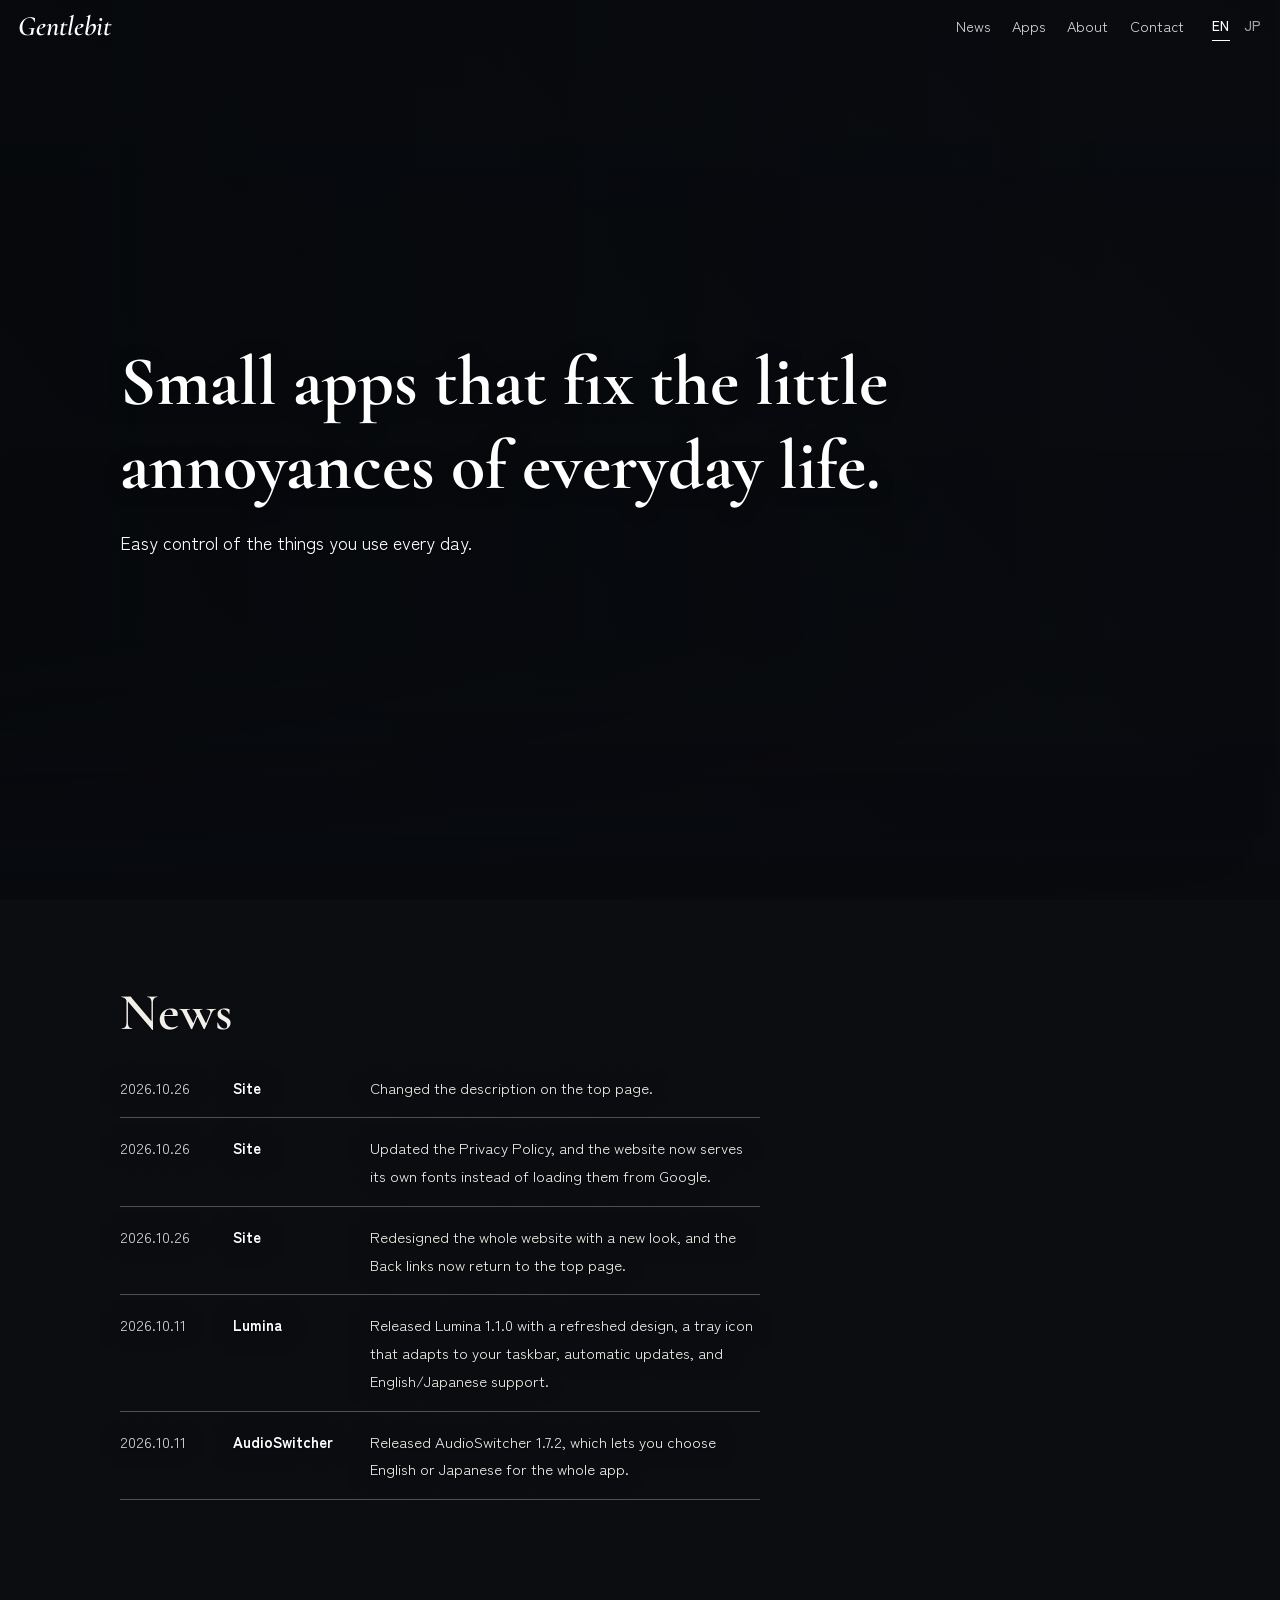
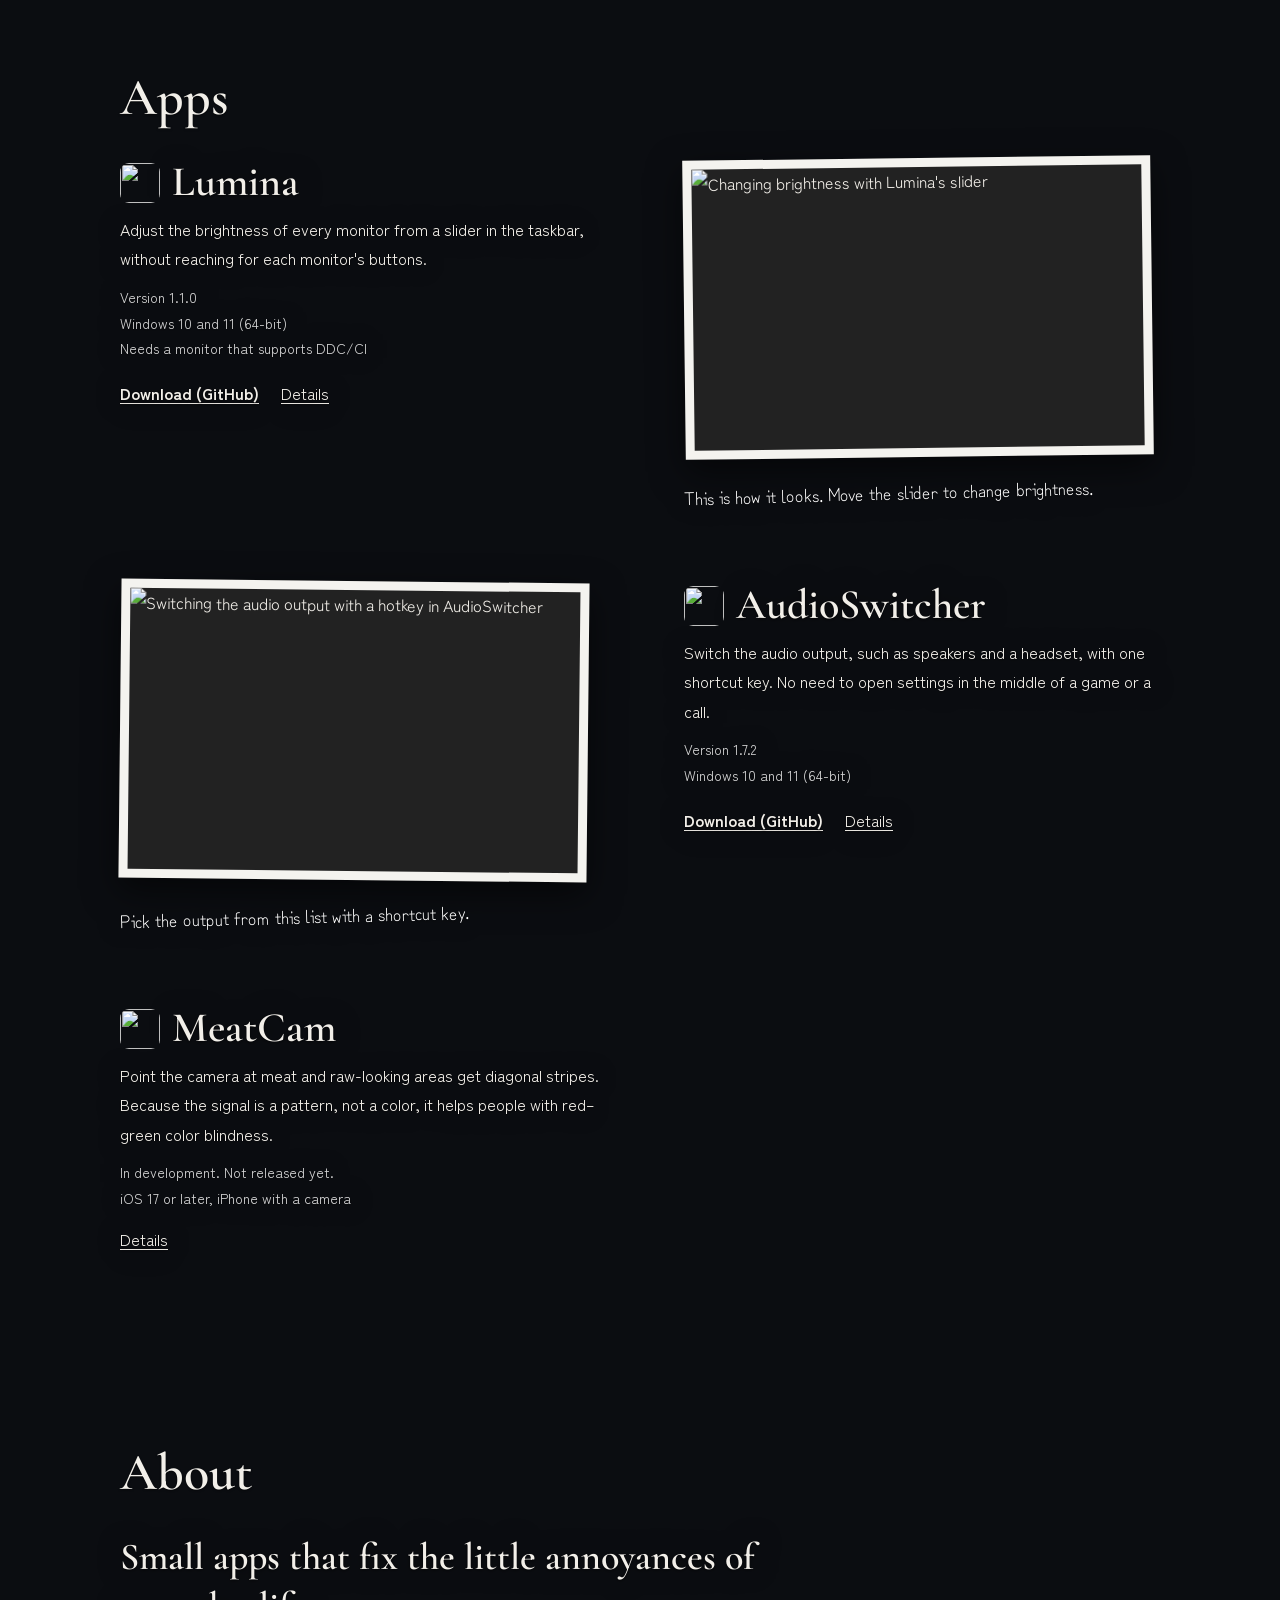
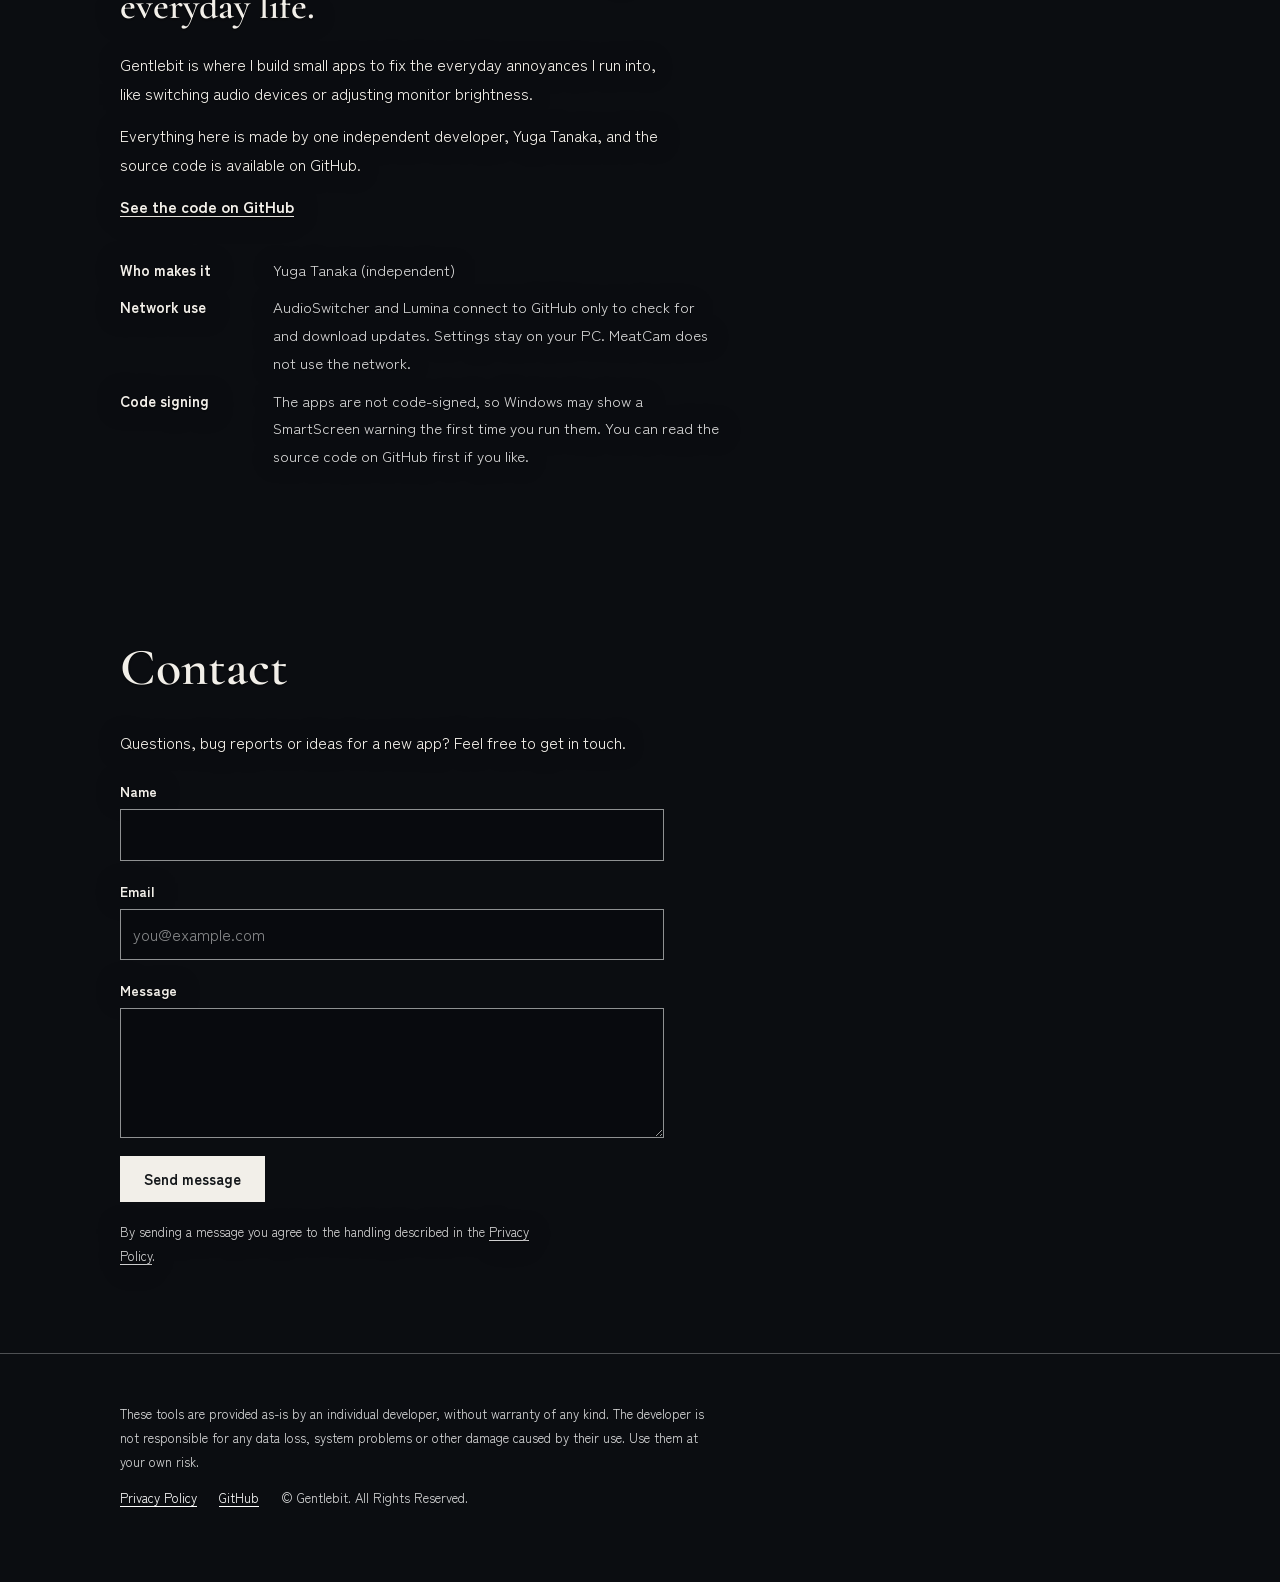
==== docs/index.html @ fda683bc "Top page description: simpler wording; News entry Co-Authored-By: Claude Sonnet 5.5 <noreply@anthrop" ====
<!DOCTYPE HTML>
<html lang="en">
    <head>
        <title>Gentlebit – Small Windows & iOS apps for everyday annoyances</title>
        <meta charset="utf-8" />
        <meta name="viewport" content="width=device-width, initial-scale=1" />
        <meta name="description" content="Gentlebit – small, free apps for Windows and iOS that fix everyday annoyances: Lumina for monitor brightness, AudioSwitcher for audio output, MeatCam for doneness." />
        <meta property="og:type" content="website" />
        <meta property="og:site_name" content="Gentlebit" />
        <meta property="og:title" content="Gentlebit – Small Windows & iOS apps for everyday annoyances" />
        <meta property="og:description" content="Gentlebit – small, free apps for Windows and iOS that fix everyday annoyances: Lumina for monitor brightness, AudioSwitcher for audio output, MeatCam for doneness." />
        <meta property="og:url" content="https://cain218.github.io/Gentlebit/" />
        <meta property="og:image" content="https://cain218.github.io/Gentlebit/images/og-image.png" />
        <meta property="og:locale" content="en_US" />
        <meta name="twitter:card" content="summary_large_image" />
        <meta name="twitter:title" content="Gentlebit – Small Windows & iOS apps for everyday annoyances" />
        <meta name="twitter:description" content="Gentlebit – small, free apps for Windows and iOS that fix everyday annoyances: Lumina for monitor brightness, AudioSwitcher for audio output, MeatCam for doneness." />
        <meta name="twitter:image" content="https://cain218.github.io/Gentlebit/images/og-image.png" />
        <link rel="canonical" href="https://cain218.github.io/Gentlebit/" />
        <link rel="alternate" hreflang="en" href="https://cain218.github.io/Gentlebit/" />
        <link rel="alternate" hreflang="ja" href="https://cain218.github.io/Gentlebit/ja/" />
        <link rel="alternate" hreflang="x-default" href="https://cain218.github.io/Gentlebit/" />
        <link rel="icon" href="images/favicon.svg" type="image/svg+xml" />
        <link rel="icon" href="images/favicon-32.png" sizes="32x32" type="image/png" />
        <link rel="apple-touch-icon" href="images/apple-touch-icon.png" />
        <link rel="stylesheet" href="assets/css/fonts.css?v=6" />
        <link rel="stylesheet" href="assets/css/site.css?v=6" />
            <script type="application/ld+json">{"@context":"https://schema.org","@type":"WebSite","name":"Gentlebit","url":"https://cain218.github.io/Gentlebit/","inLanguage":"en"}</script>
    </head>
    <body class="page-home">
        <div class="bg" aria-hidden="true"></div>
        <header class="top" id="top">
            <a class="brand" href="index.html">Gentlebit</a>
            <nav aria-label="Main">
                <a href="#news">News</a>
                <a href="#apps">Apps</a>
                <a href="#about">About</a>
                <a href="#contact">Contact</a>
                <span class="lg2" role="group" aria-label="Language"><a href="index.html" hreflang="en" lang="en" aria-current="true">EN</a><a href="ja/index.html" hreflang="ja" lang="ja">JP</a></span>
            </nav>
        </header>
        <main>
            <section class="hero" aria-label="Gentlebit">
                <div class="hero-text">
                    <h1><span class="ln">Small apps that fix the little</span><span class="ln">annoyances of everyday life.</span></h1>
                    <p>Easy control of the things you use every day.</p>
                </div>
                <div class="lumo" id="lumo" aria-hidden="true">Lumina 6%</div>
            </section>
            <div class="wrap">
                <section class="sec" id="news">
                    <h2>News</h2>
                    <ul class="news-list" id="news-list" data-lang="en"></ul>
                </section>
                <section class="sec" id="apps">
                    <h2>Apps</h2>
                    <div class="apps" id="home-apps" data-lang="en" data-base="">
                        <noscript><ul><li><a href="lumina.html">Lumina</a></li><li><a href="audioswitcher.html">AudioSwitcher</a></li><li><a href="meatcam.html">MeatCam</a></li></ul></noscript>
                    </div>
                </section>
                <section class="sec about" id="about">
                    <h2>About</h2>
                    <div>
                        <p class="lead">Small apps that fix the little annoyances of everyday life.</p>
                        <p>Gentlebit is where I build small apps to fix the everyday annoyances I run into, like switching audio devices or adjusting monitor brightness.</p>
                        <p>Everything here is made by one independent developer, Yuga Tanaka, and the source code is available on GitHub.</p>
                        <p><a class="gh" href="https://github.com/CAIN218?tab=repositories" target="_blank" rel="noopener noreferrer">See the code on GitHub</a></p>
                        <dl><dt>Who makes it</dt><dd>Yuga Tanaka (independent)</dd><dt>Network use</dt><dd>AudioSwitcher and Lumina connect to GitHub only to check for and download updates. Settings stay on your PC. MeatCam does not use the network.</dd><dt>Code signing</dt><dd>The apps are not code-signed, so Windows may show a SmartScreen warning the first time you run them. You can read the source code on GitHub first if you like.</dd></dl>
                    </div>
                </section>
                <section class="sec" id="contact">
                    <h2>Contact</h2>
                    <div>
                        <p style="max-width:34em;margin:0 0 22px">Questions, bug reports or ideas for a new app? Feel free to get in touch.</p>
                        <form class="form" action="https://formspree.io/f/xkoldvjp" method="POST">
                            <div class="form-group"><label for="c-name">Name</label><input type="text" id="c-name" name="name" class="form-control" required autocomplete="name"></div>
                            <div class="form-group"><label for="c-email">Email</label><input type="email" id="c-email" name="_replyto" class="form-control" required autocomplete="email" placeholder="you@example.com"></div>
                            <div class="form-group"><label for="c-message">Message</label><textarea id="c-message" name="message" class="form-control" required></textarea></div>
                            <button type="submit" class="submit-btn">Send message</button>
                            <p class="form-note">By sending a message you agree to the handling described in the <a href="privacy.html">Privacy Policy</a>.</p>
                        </form>
                    </div>
                </section>
            </div>
        </main>
        <footer class="site-footer"><div class="wrap">
            <p>These tools are provided as-is by an individual developer, without warranty of any kind. The developer is not responsible for any data loss, system problems or other damage caused by their use. Use them at your own risk.</p>
            <div class="row"><a href="privacy.html">Privacy Policy</a><a href="https://github.com/CAIN218?tab=repositories" target="_blank" rel="noopener noreferrer">GitHub</a><span>&copy; Gentlebit. All Rights Reserved.</span></div>
        </div></footer>
        <script src="assets/js/site.js?v=6"></script>
        <script src="assets/js/home.js?v=6"></script>
        <script src="assets/js/news.js?v=6"></script>
        <script src="assets/js/apps.js?v=6"></script>
        <script src="assets/js/home-apps.js?v=6"></script>
        <script src="assets/js/reveal.js?v=6"></script>
    </body>
</html>
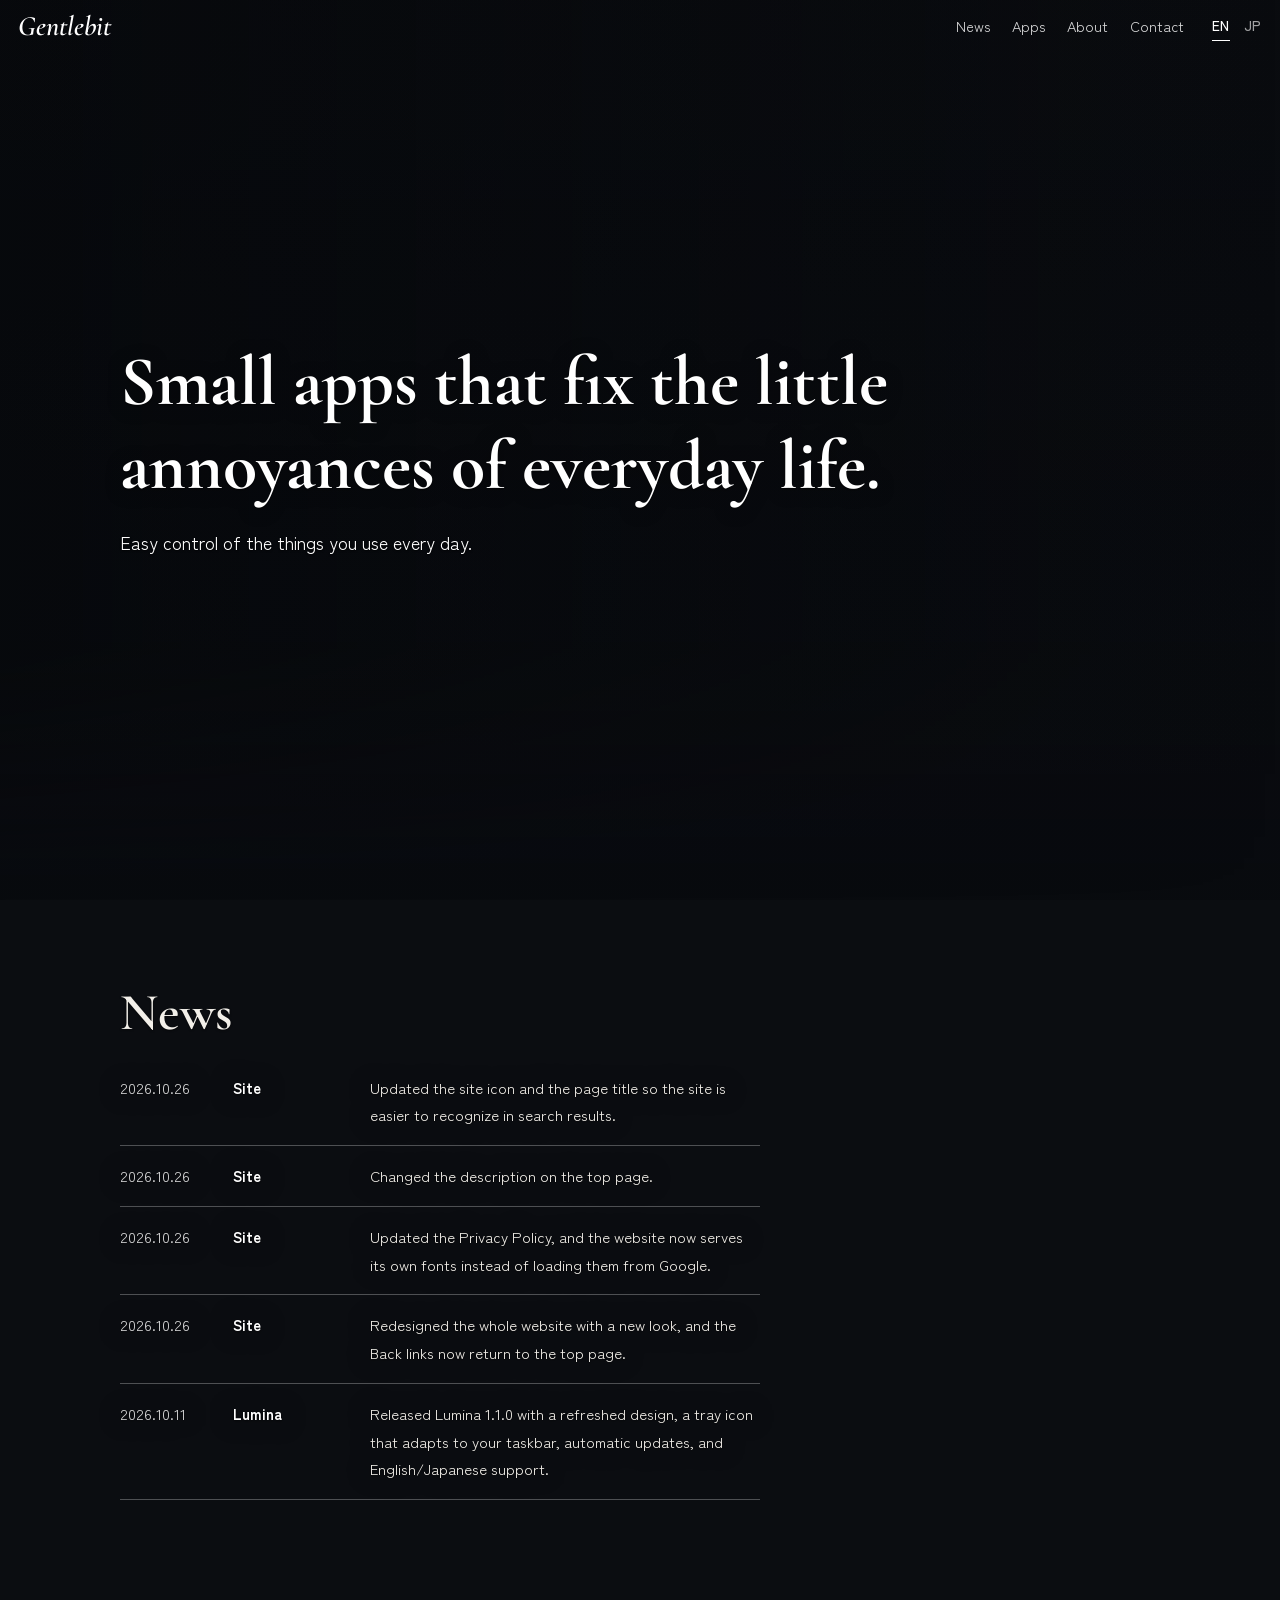
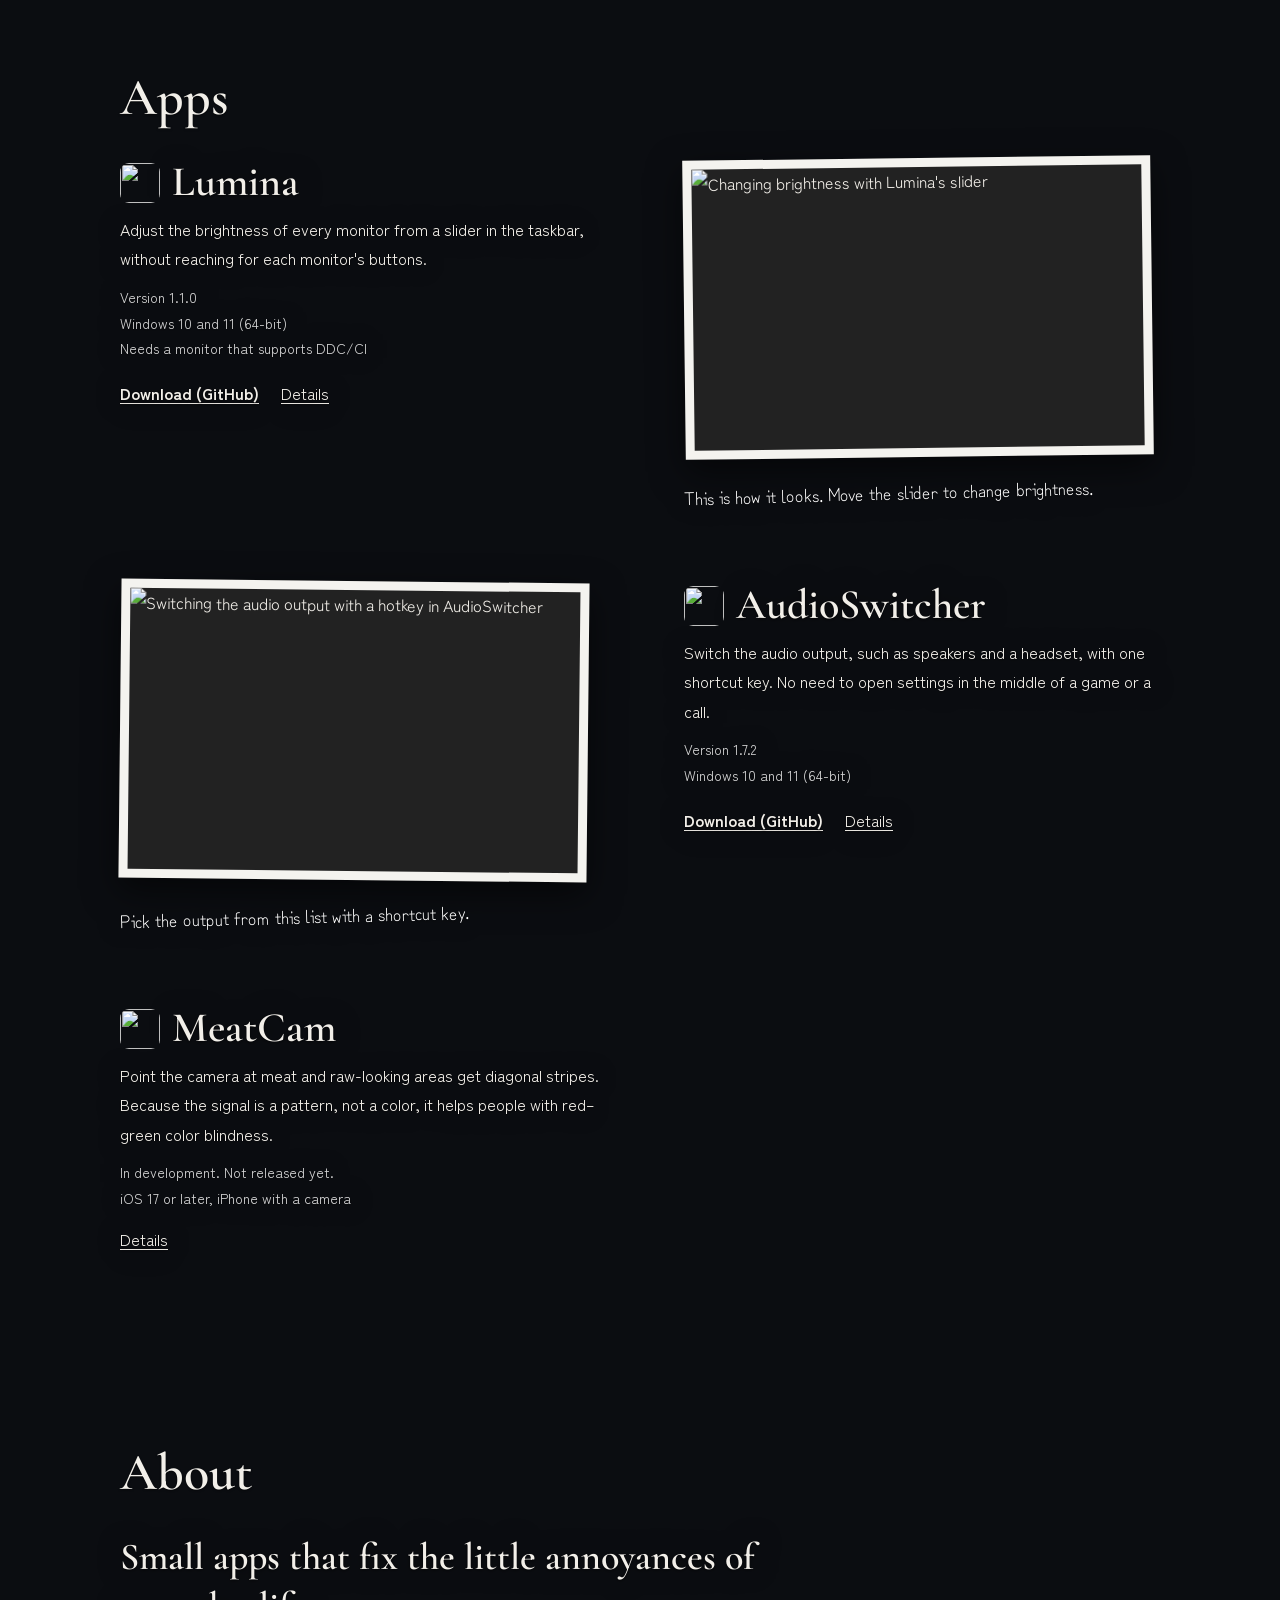
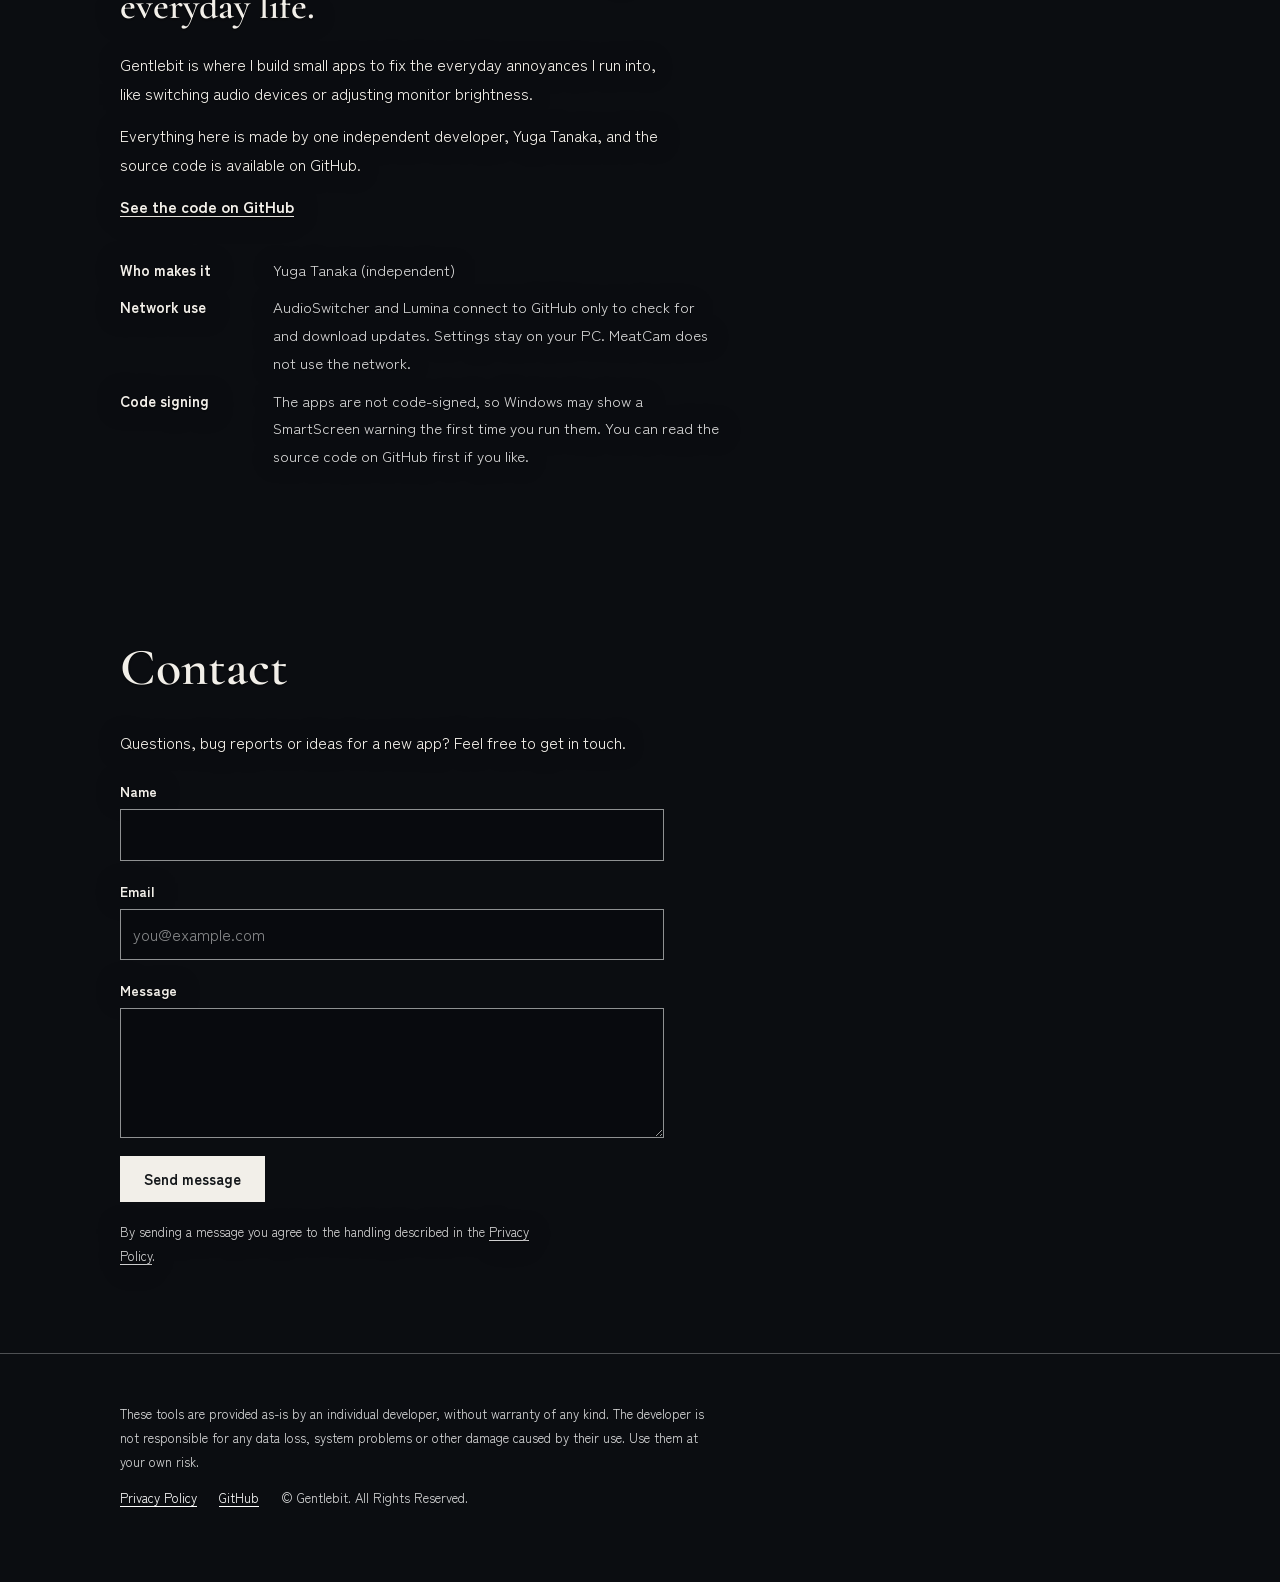
==== commit e2746cb9: "Search appearance: favicon.ico and 48px-multiple PNGs, cleaner titles, News entry Co-Authored-By: Cl" ====
--- a/docs/index.html
+++ b/docs/index.html
@@ -1,30 +1,32 @@
 <!DOCTYPE HTML>
 <html lang="en">
     <head>
-        <title>Gentlebit – Small Windows & iOS apps for everyday annoyances</title>
+        <title>Gentlebit – Small apps that fix everyday annoyances</title>
         <meta charset="utf-8" />
         <meta name="viewport" content="width=device-width, initial-scale=1" />
         <meta name="description" content="Gentlebit – small, free apps for Windows and iOS that fix everyday annoyances: Lumina for monitor brightness, AudioSwitcher for audio output, MeatCam for doneness." />
         <meta property="og:type" content="website" />
         <meta property="og:site_name" content="Gentlebit" />
-        <meta property="og:title" content="Gentlebit – Small Windows & iOS apps for everyday annoyances" />
+        <meta property="og:title" content="Gentlebit – Small apps that fix everyday annoyances" />
         <meta property="og:description" content="Gentlebit – small, free apps for Windows and iOS that fix everyday annoyances: Lumina for monitor brightness, AudioSwitcher for audio output, MeatCam for doneness." />
         <meta property="og:url" content="https://cain218.github.io/Gentlebit/" />
         <meta property="og:image" content="https://cain218.github.io/Gentlebit/images/og-image.png" />
         <meta property="og:locale" content="en_US" />
         <meta name="twitter:card" content="summary_large_image" />
-        <meta name="twitter:title" content="Gentlebit – Small Windows & iOS apps for everyday annoyances" />
+        <meta name="twitter:title" content="Gentlebit – Small apps that fix everyday annoyances" />
         <meta name="twitter:description" content="Gentlebit – small, free apps for Windows and iOS that fix everyday annoyances: Lumina for monitor brightness, AudioSwitcher for audio output, MeatCam for doneness." />
         <meta name="twitter:image" content="https://cain218.github.io/Gentlebit/images/og-image.png" />
         <link rel="canonical" href="https://cain218.github.io/Gentlebit/" />
         <link rel="alternate" hreflang="en" href="https://cain218.github.io/Gentlebit/" />
         <link rel="alternate" hreflang="ja" href="https://cain218.github.io/Gentlebit/ja/" />
         <link rel="alternate" hreflang="x-default" href="https://cain218.github.io/Gentlebit/" />
+        <link rel="icon" href="https://cain218.github.io/Gentlebit/favicon.ico" sizes="48x48" />
         <link rel="icon" href="images/favicon.svg" type="image/svg+xml" />
-        <link rel="icon" href="images/favicon-32.png" sizes="32x32" type="image/png" />
+        <link rel="icon" href="images/favicon-48.png" sizes="48x48" type="image/png" />
+        <link rel="icon" href="images/favicon-192.png" sizes="192x192" type="image/png" />
         <link rel="apple-touch-icon" href="images/apple-touch-icon.png" />
-        <link rel="stylesheet" href="assets/css/fonts.css?v=6" />
-        <link rel="stylesheet" href="assets/css/site.css?v=6" />
+        <link rel="stylesheet" href="assets/css/fonts.css?v=7" />
+        <link rel="stylesheet" href="assets/css/site.css?v=7" />
             <script type="application/ld+json">{"@context":"https://schema.org","@type":"WebSite","name":"Gentlebit","url":"https://cain218.github.io/Gentlebit/","inLanguage":"en"}</script>
     </head>
     <body class="page-home">
@@ -87,11 +89,11 @@
             <p>These tools are provided as-is by an individual developer, without warranty of any kind. The developer is not responsible for any data loss, system problems or other damage caused by their use. Use them at your own risk.</p>
             <div class="row"><a href="privacy.html">Privacy Policy</a><a href="https://github.com/CAIN218?tab=repositories" target="_blank" rel="noopener noreferrer">GitHub</a><span>&copy; Gentlebit. All Rights Reserved.</span></div>
         </div></footer>
-        <script src="assets/js/site.js?v=6"></script>
-        <script src="assets/js/home.js?v=6"></script>
-        <script src="assets/js/news.js?v=6"></script>
-        <script src="assets/js/apps.js?v=6"></script>
-        <script src="assets/js/home-apps.js?v=6"></script>
-        <script src="assets/js/reveal.js?v=6"></script>
+        <script src="assets/js/site.js?v=7"></script>
+        <script src="assets/js/home.js?v=7"></script>
+        <script src="assets/js/news.js?v=7"></script>
+        <script src="assets/js/apps.js?v=7"></script>
+        <script src="assets/js/home-apps.js?v=7"></script>
+        <script src="assets/js/reveal.js?v=7"></script>
     </body>
 </html>
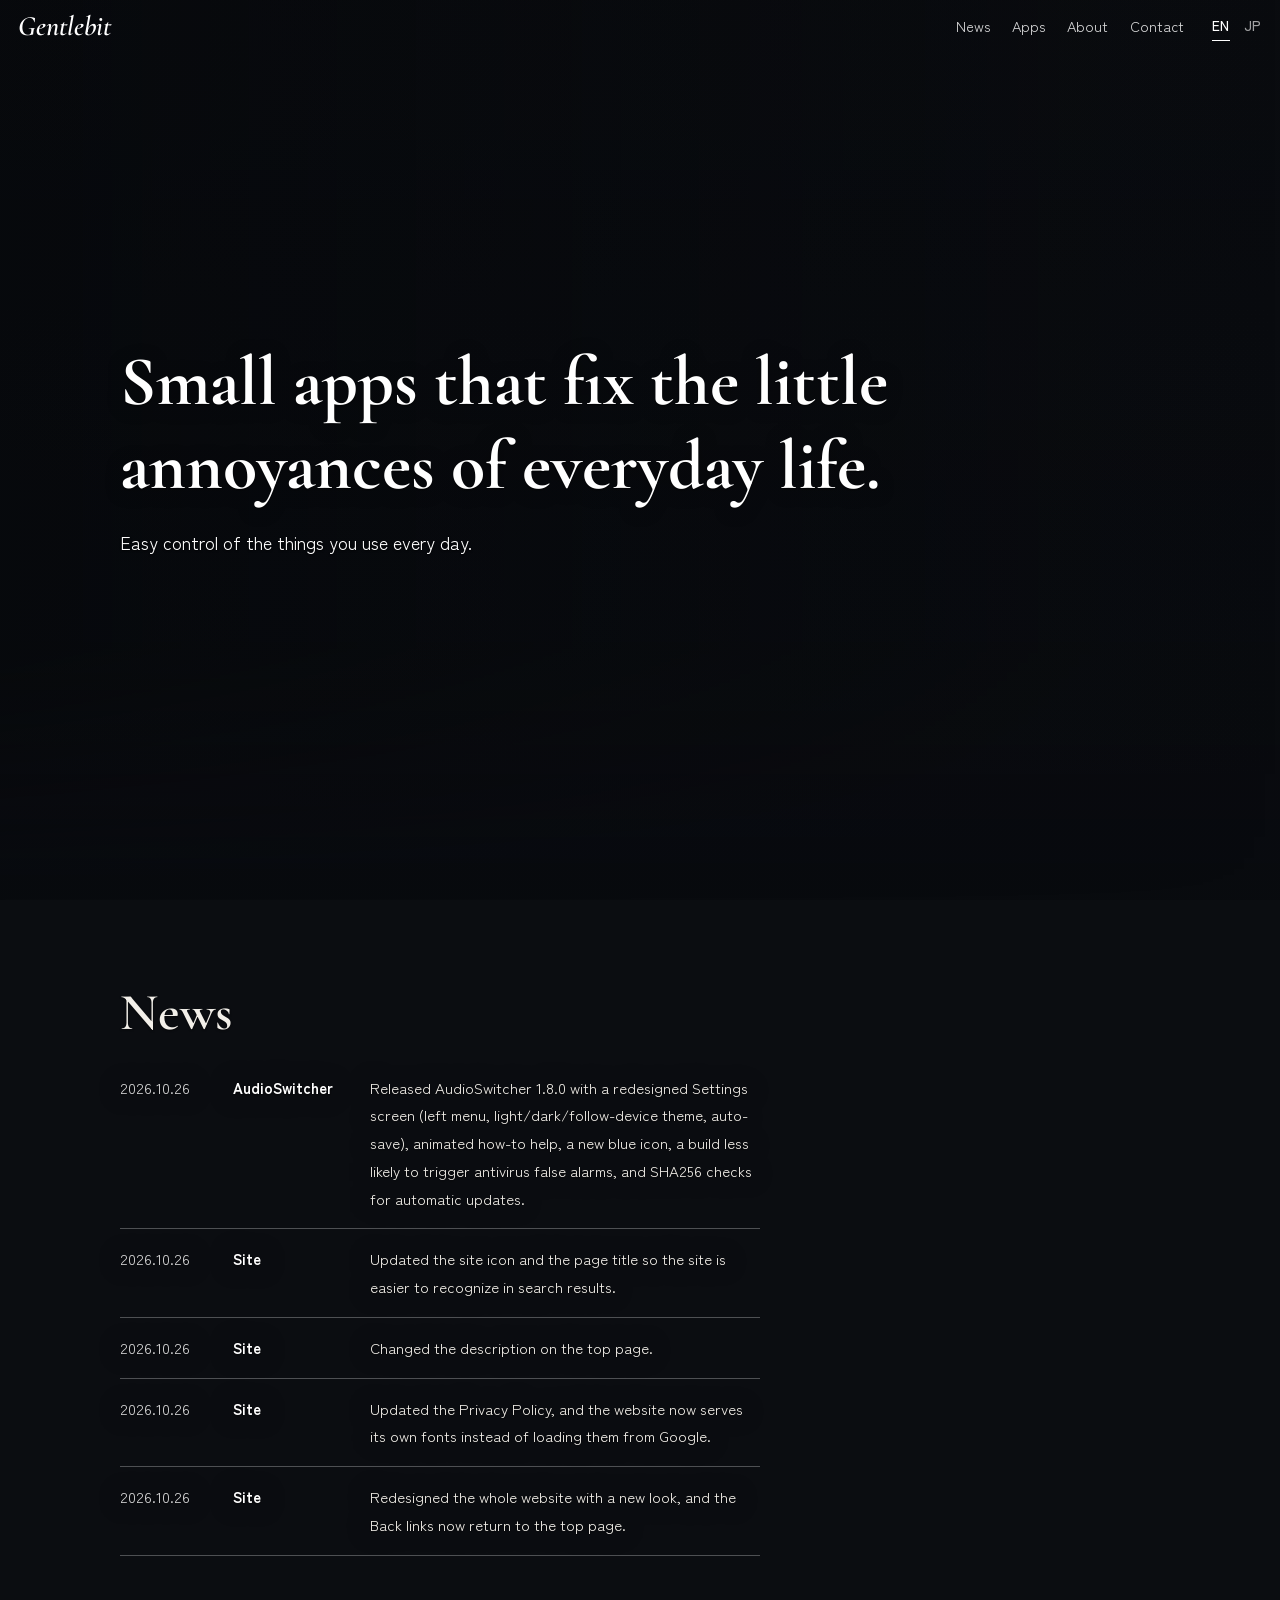
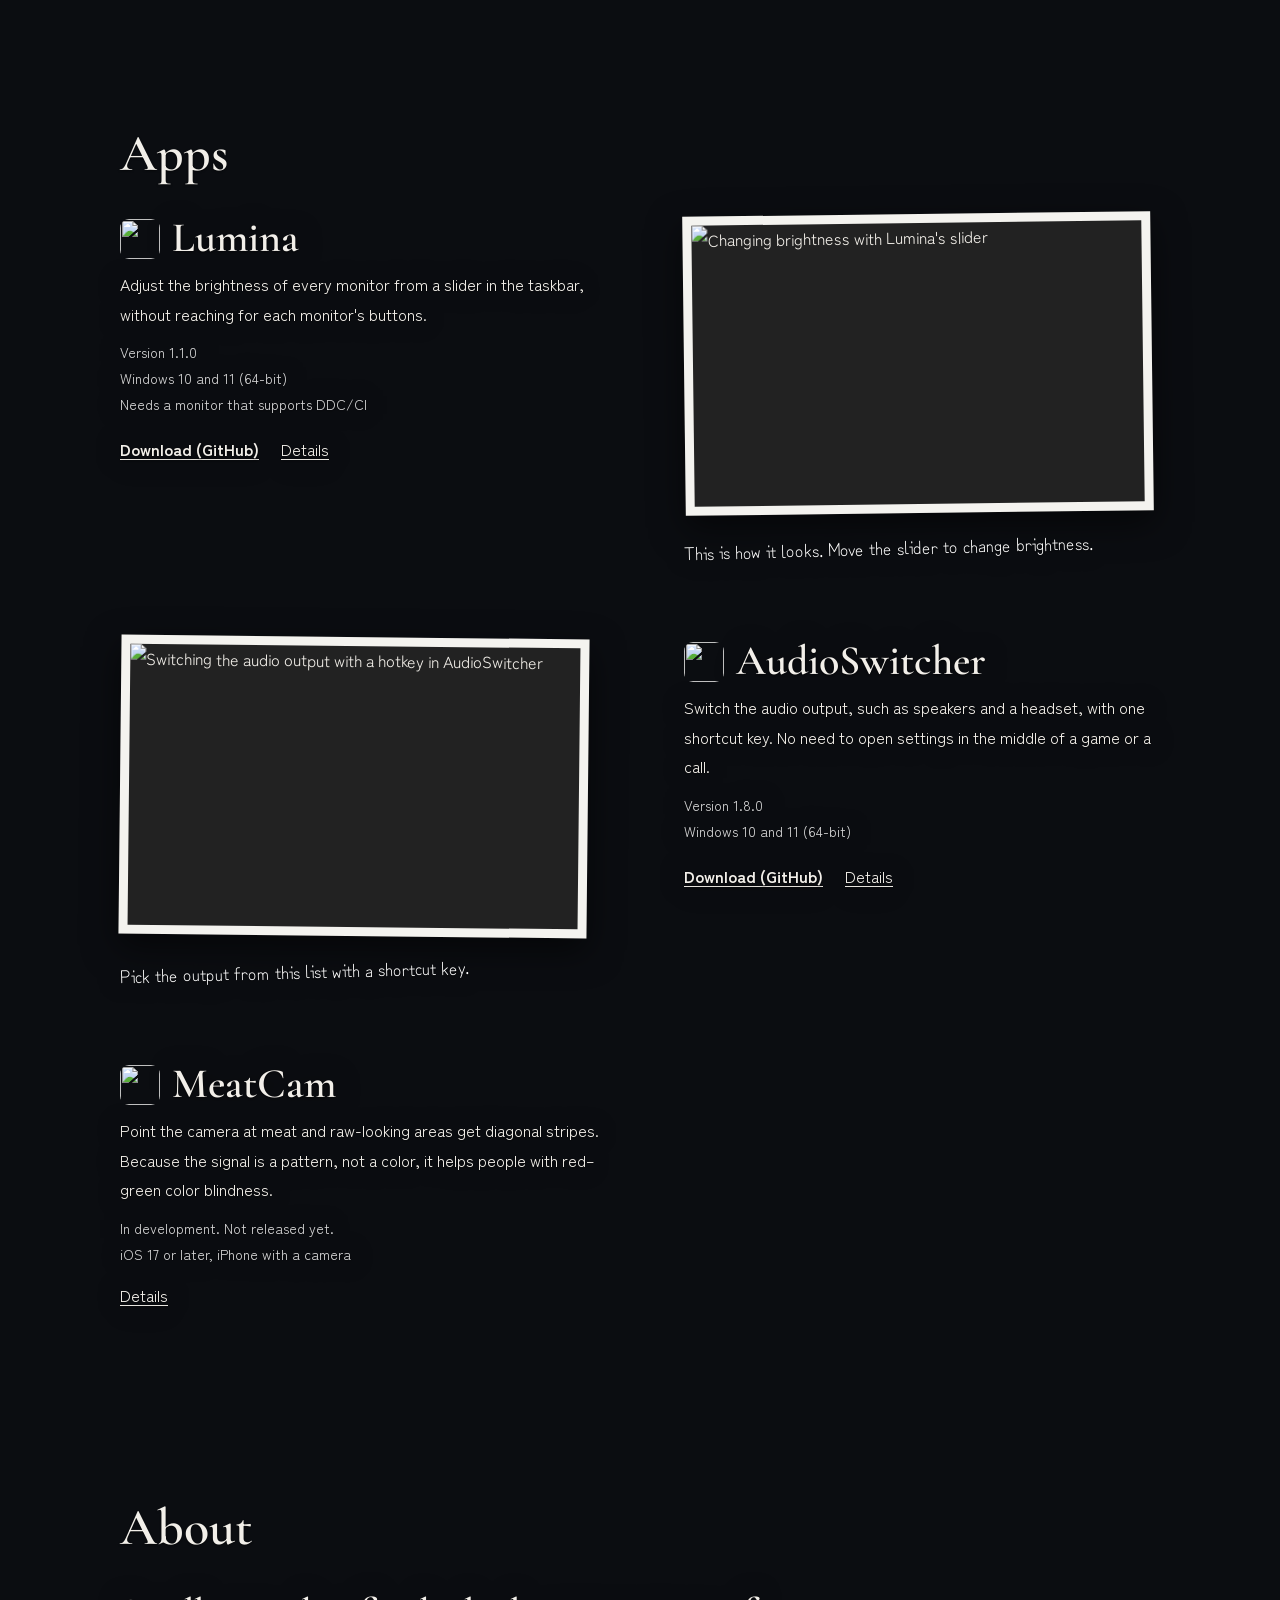
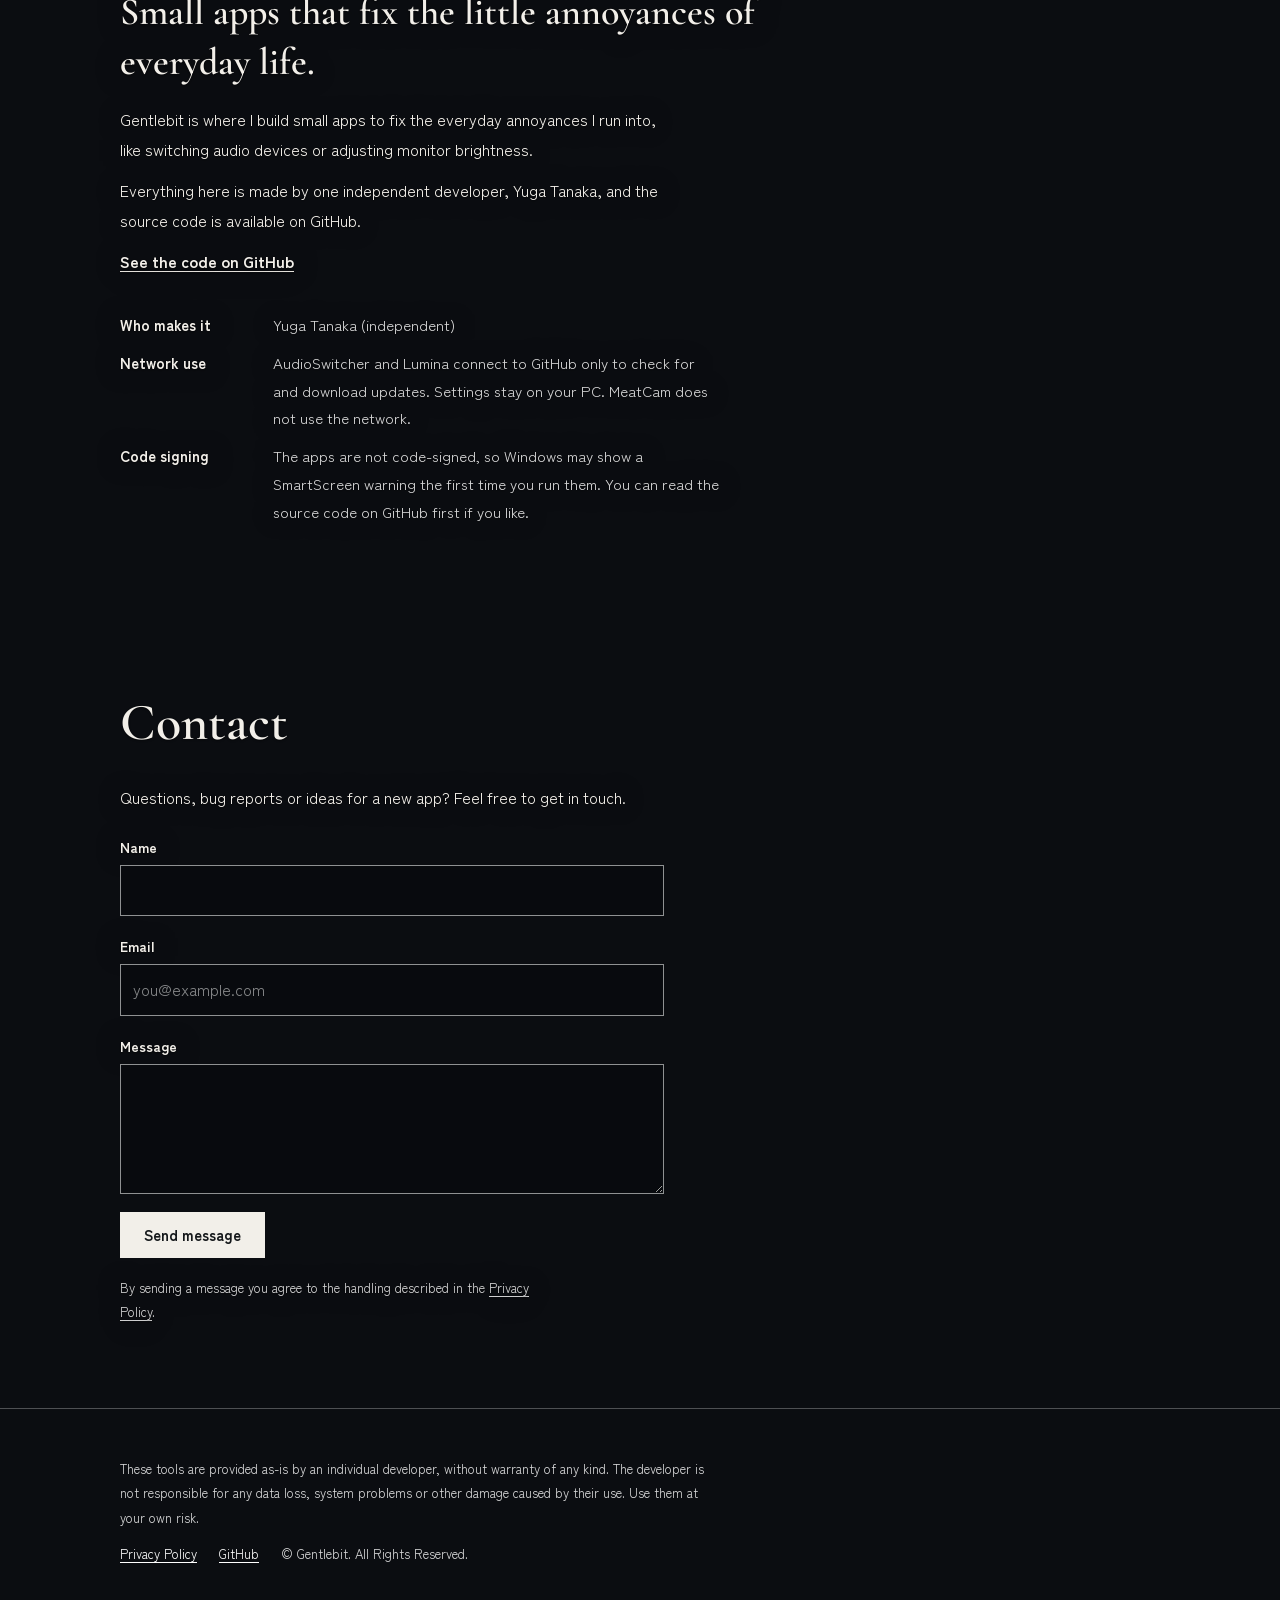
==== commit 5ffd3414: "AudioSwitcher 1.8.0: version, included files, News Co-Authored-By: Claude Sonnet 5.5 <noreply@anthro" ====
--- a/docs/index.html
+++ b/docs/index.html
@@ -25,8 +25,8 @@
         <link rel="icon" href="images/favicon-48.png" sizes="48x48" type="image/png" />
         <link rel="icon" href="images/favicon-192.png" sizes="192x192" type="image/png" />
         <link rel="apple-touch-icon" href="images/apple-touch-icon.png" />
-        <link rel="stylesheet" href="assets/css/fonts.css?v=7" />
-        <link rel="stylesheet" href="assets/css/site.css?v=7" />
+        <link rel="stylesheet" href="assets/css/fonts.css?v=8" />
+        <link rel="stylesheet" href="assets/css/site.css?v=8" />
             <script type="application/ld+json">{"@context":"https://schema.org","@type":"WebSite","name":"Gentlebit","url":"https://cain218.github.io/Gentlebit/","inLanguage":"en"}</script>
     </head>
     <body class="page-home">
@@ -89,11 +89,11 @@
             <p>These tools are provided as-is by an individual developer, without warranty of any kind. The developer is not responsible for any data loss, system problems or other damage caused by their use. Use them at your own risk.</p>
             <div class="row"><a href="privacy.html">Privacy Policy</a><a href="https://github.com/CAIN218?tab=repositories" target="_blank" rel="noopener noreferrer">GitHub</a><span>&copy; Gentlebit. All Rights Reserved.</span></div>
         </div></footer>
-        <script src="assets/js/site.js?v=7"></script>
-        <script src="assets/js/home.js?v=7"></script>
-        <script src="assets/js/news.js?v=7"></script>
-        <script src="assets/js/apps.js?v=7"></script>
-        <script src="assets/js/home-apps.js?v=7"></script>
-        <script src="assets/js/reveal.js?v=7"></script>
+        <script src="assets/js/site.js?v=8"></script>
+        <script src="assets/js/home.js?v=8"></script>
+        <script src="assets/js/news.js?v=8"></script>
+        <script src="assets/js/apps.js?v=8"></script>
+        <script src="assets/js/home-apps.js?v=8"></script>
+        <script src="assets/js/reveal.js?v=8"></script>
     </body>
 </html>
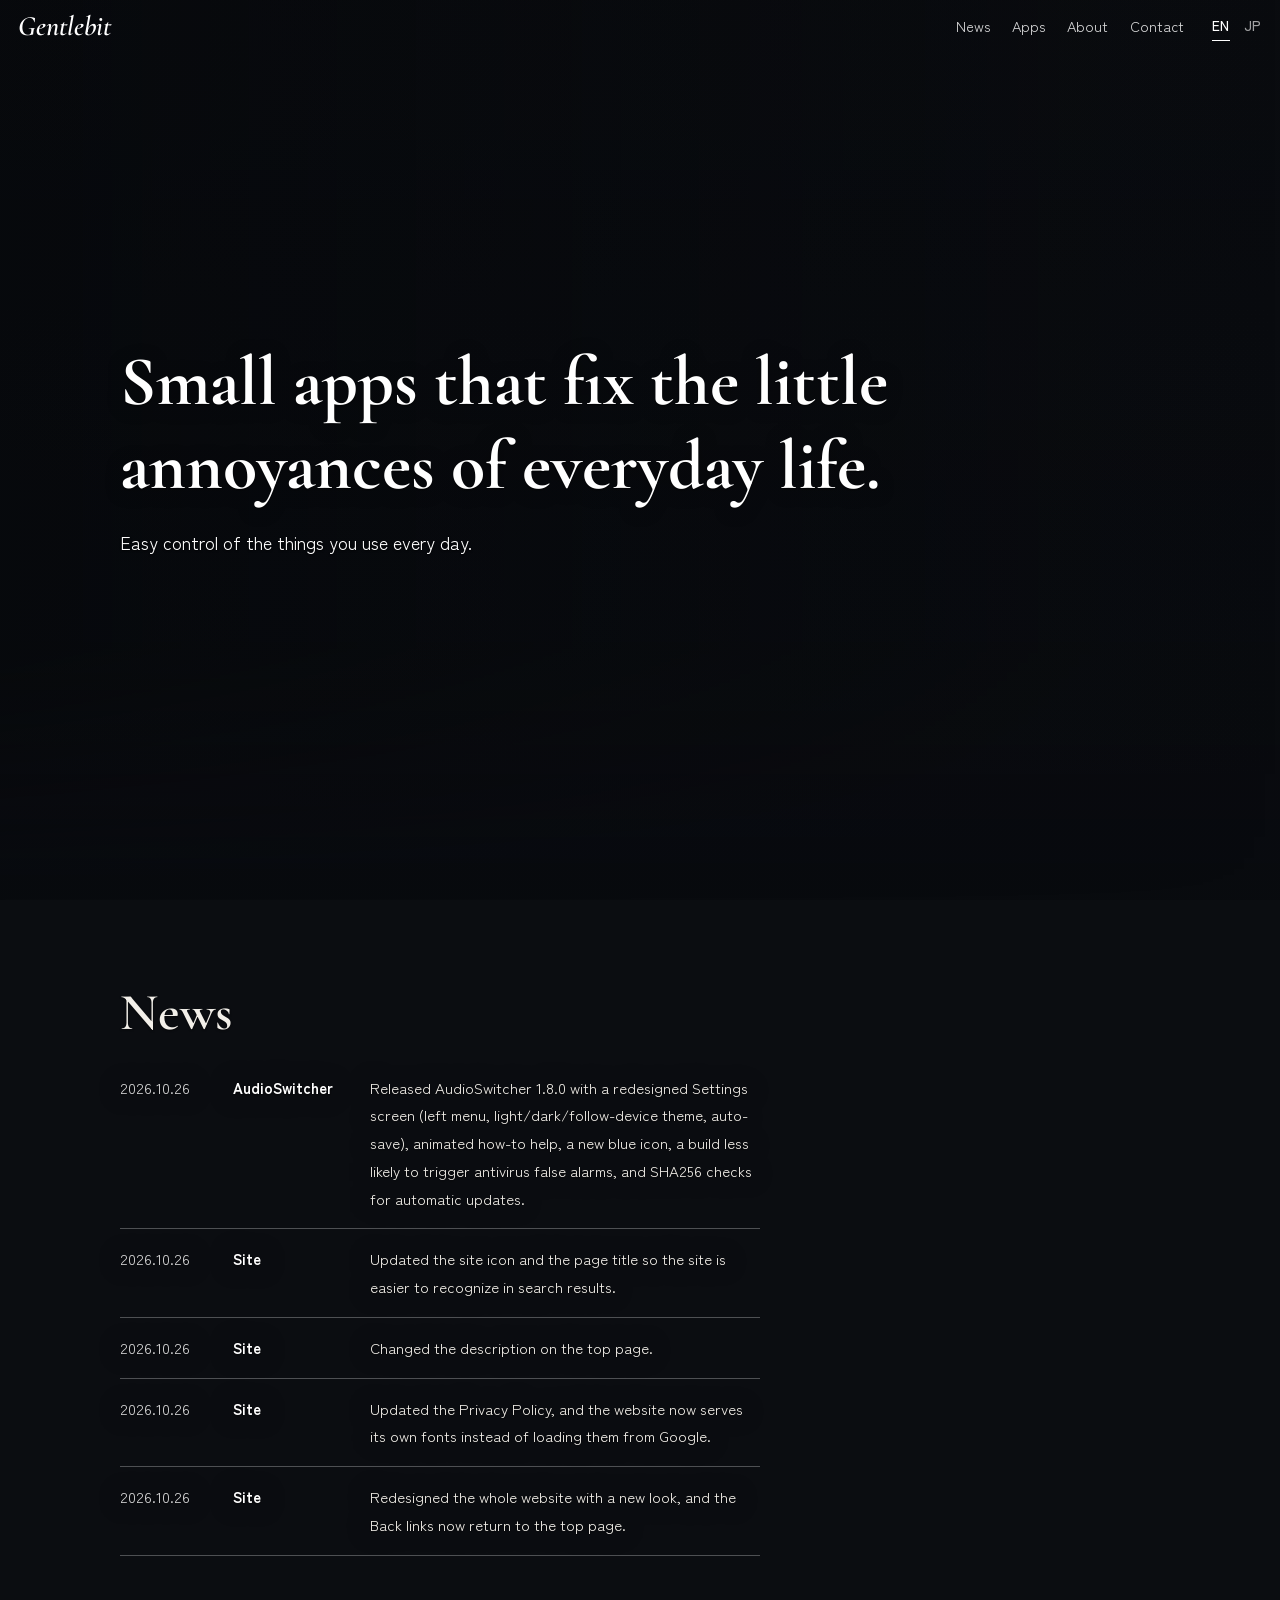
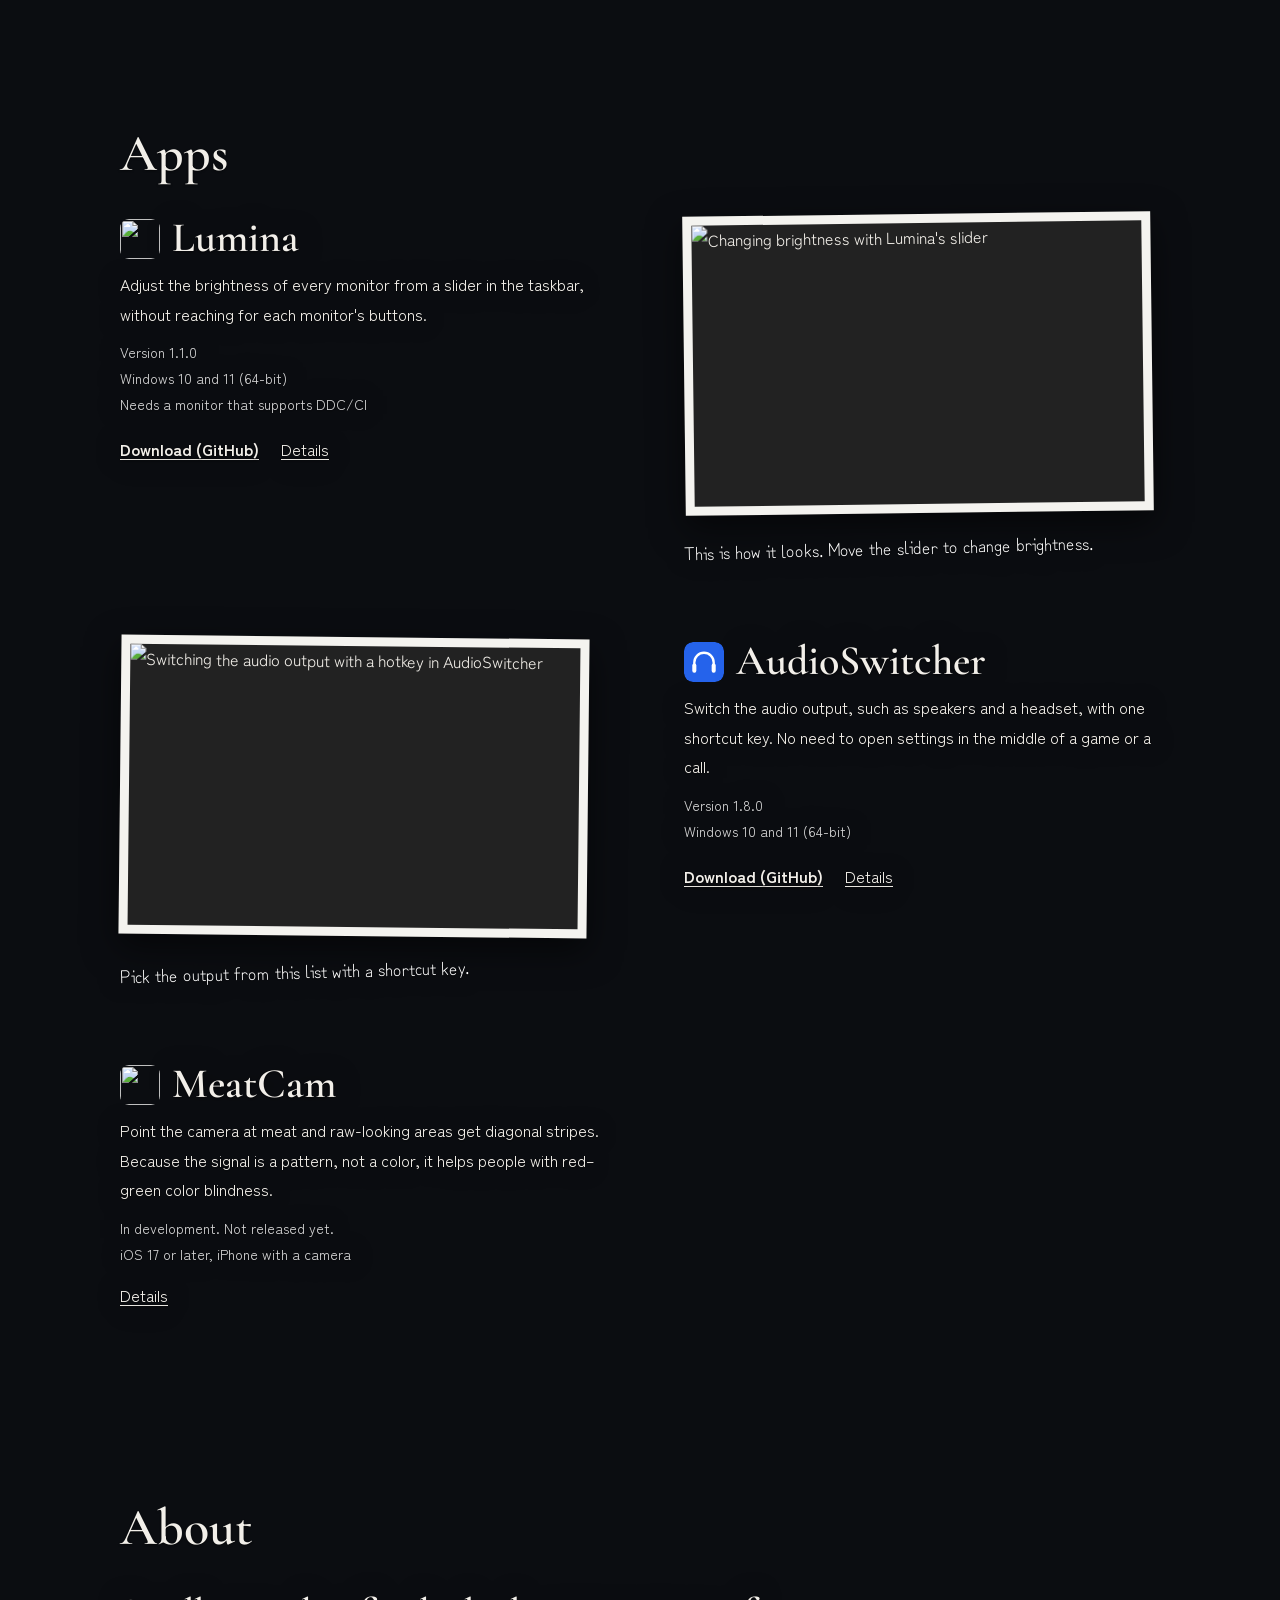
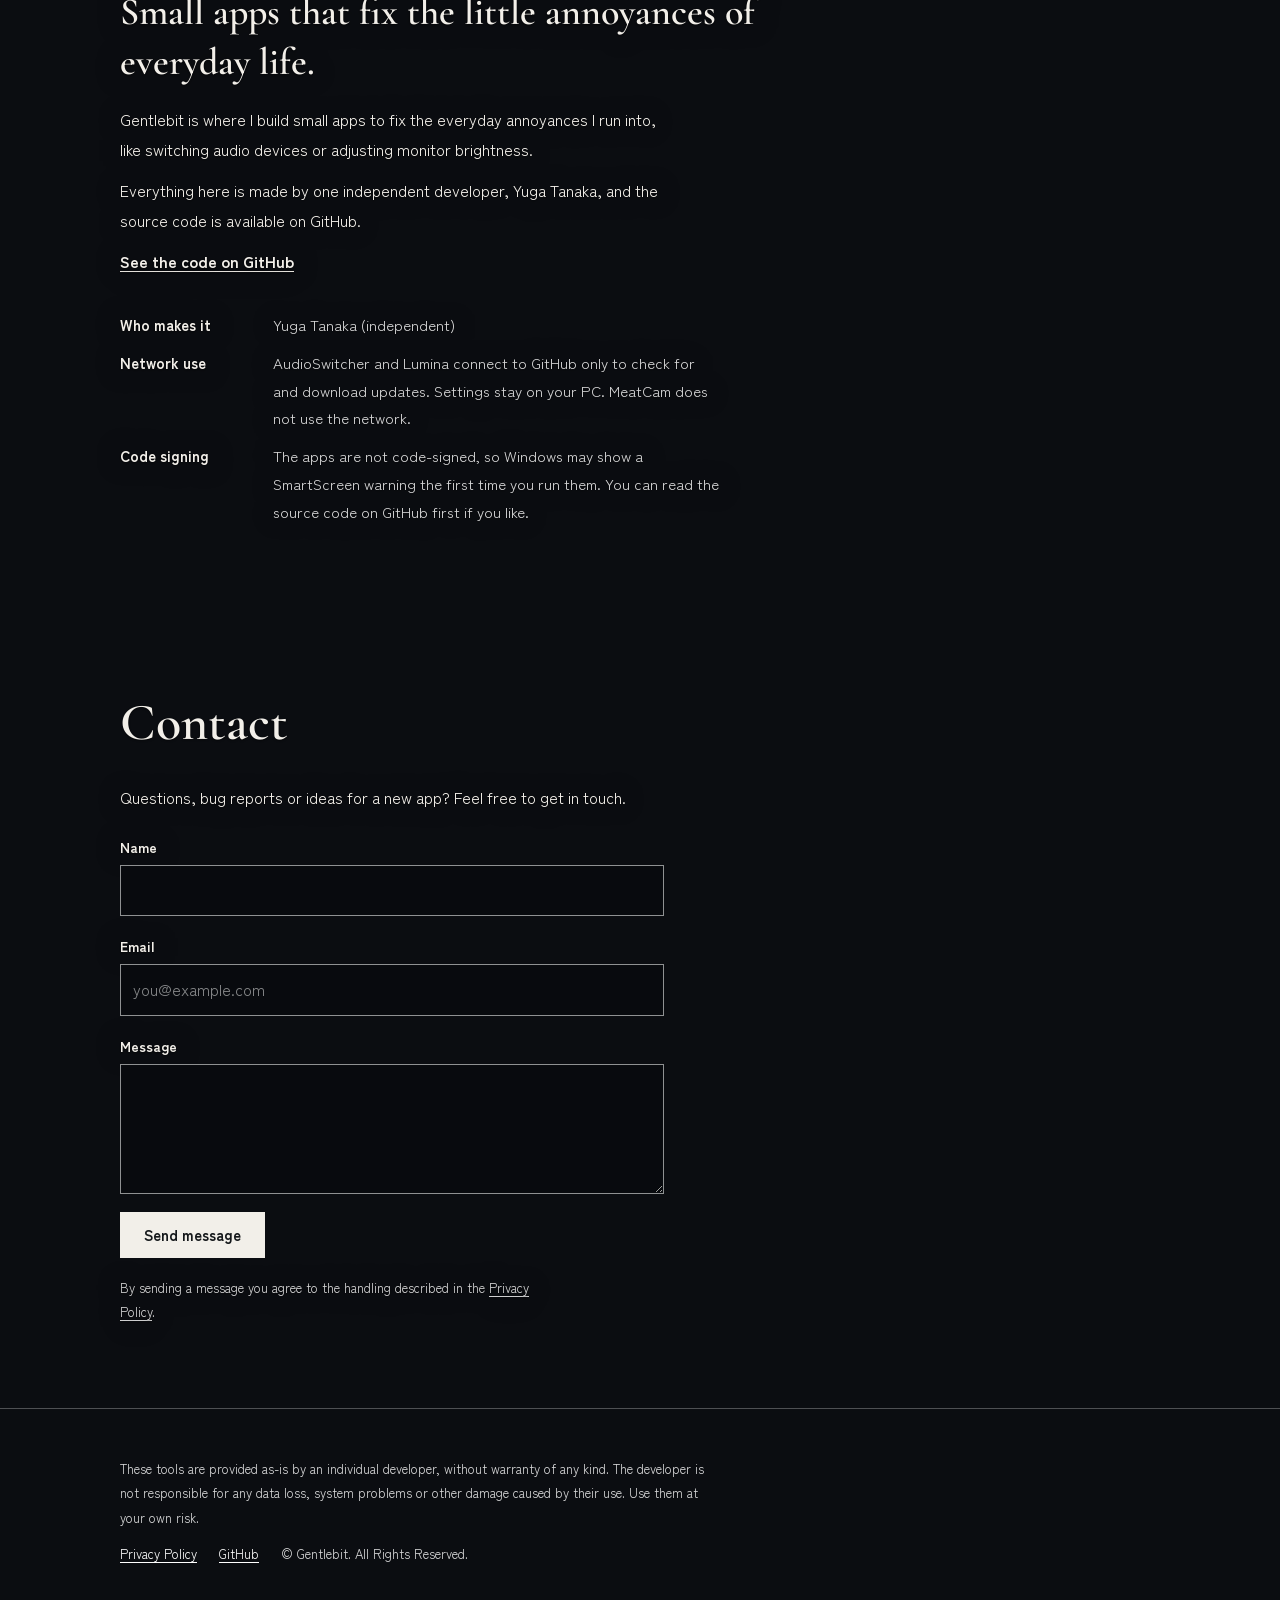
==== commit 2f3765c0: "AudioSwitcher page: English screenshots and the new blue icon Co-Authored-By: Claude Sonnet 5.5 <nor" ====
--- a/docs/index.html
+++ b/docs/index.html
@@ -25,8 +25,8 @@
         <link rel="icon" href="images/favicon-48.png" sizes="48x48" type="image/png" />
         <link rel="icon" href="images/favicon-192.png" sizes="192x192" type="image/png" />
         <link rel="apple-touch-icon" href="images/apple-touch-icon.png" />
-        <link rel="stylesheet" href="assets/css/fonts.css?v=8" />
-        <link rel="stylesheet" href="assets/css/site.css?v=8" />
+        <link rel="stylesheet" href="assets/css/fonts.css?v=10" />
+        <link rel="stylesheet" href="assets/css/site.css?v=10" />
             <script type="application/ld+json">{"@context":"https://schema.org","@type":"WebSite","name":"Gentlebit","url":"https://cain218.github.io/Gentlebit/","inLanguage":"en"}</script>
     </head>
     <body class="page-home">
@@ -89,11 +89,11 @@
             <p>These tools are provided as-is by an individual developer, without warranty of any kind. The developer is not responsible for any data loss, system problems or other damage caused by their use. Use them at your own risk.</p>
             <div class="row"><a href="privacy.html">Privacy Policy</a><a href="https://github.com/CAIN218?tab=repositories" target="_blank" rel="noopener noreferrer">GitHub</a><span>&copy; Gentlebit. All Rights Reserved.</span></div>
         </div></footer>
-        <script src="assets/js/site.js?v=8"></script>
-        <script src="assets/js/home.js?v=8"></script>
-        <script src="assets/js/news.js?v=8"></script>
-        <script src="assets/js/apps.js?v=8"></script>
-        <script src="assets/js/home-apps.js?v=8"></script>
-        <script src="assets/js/reveal.js?v=8"></script>
+        <script src="assets/js/site.js?v=10"></script>
+        <script src="assets/js/home.js?v=10"></script>
+        <script src="assets/js/news.js?v=10"></script>
+        <script src="assets/js/apps.js?v=10"></script>
+        <script src="assets/js/home-apps.js?v=10"></script>
+        <script src="assets/js/reveal.js?v=10"></script>
     </body>
 </html>
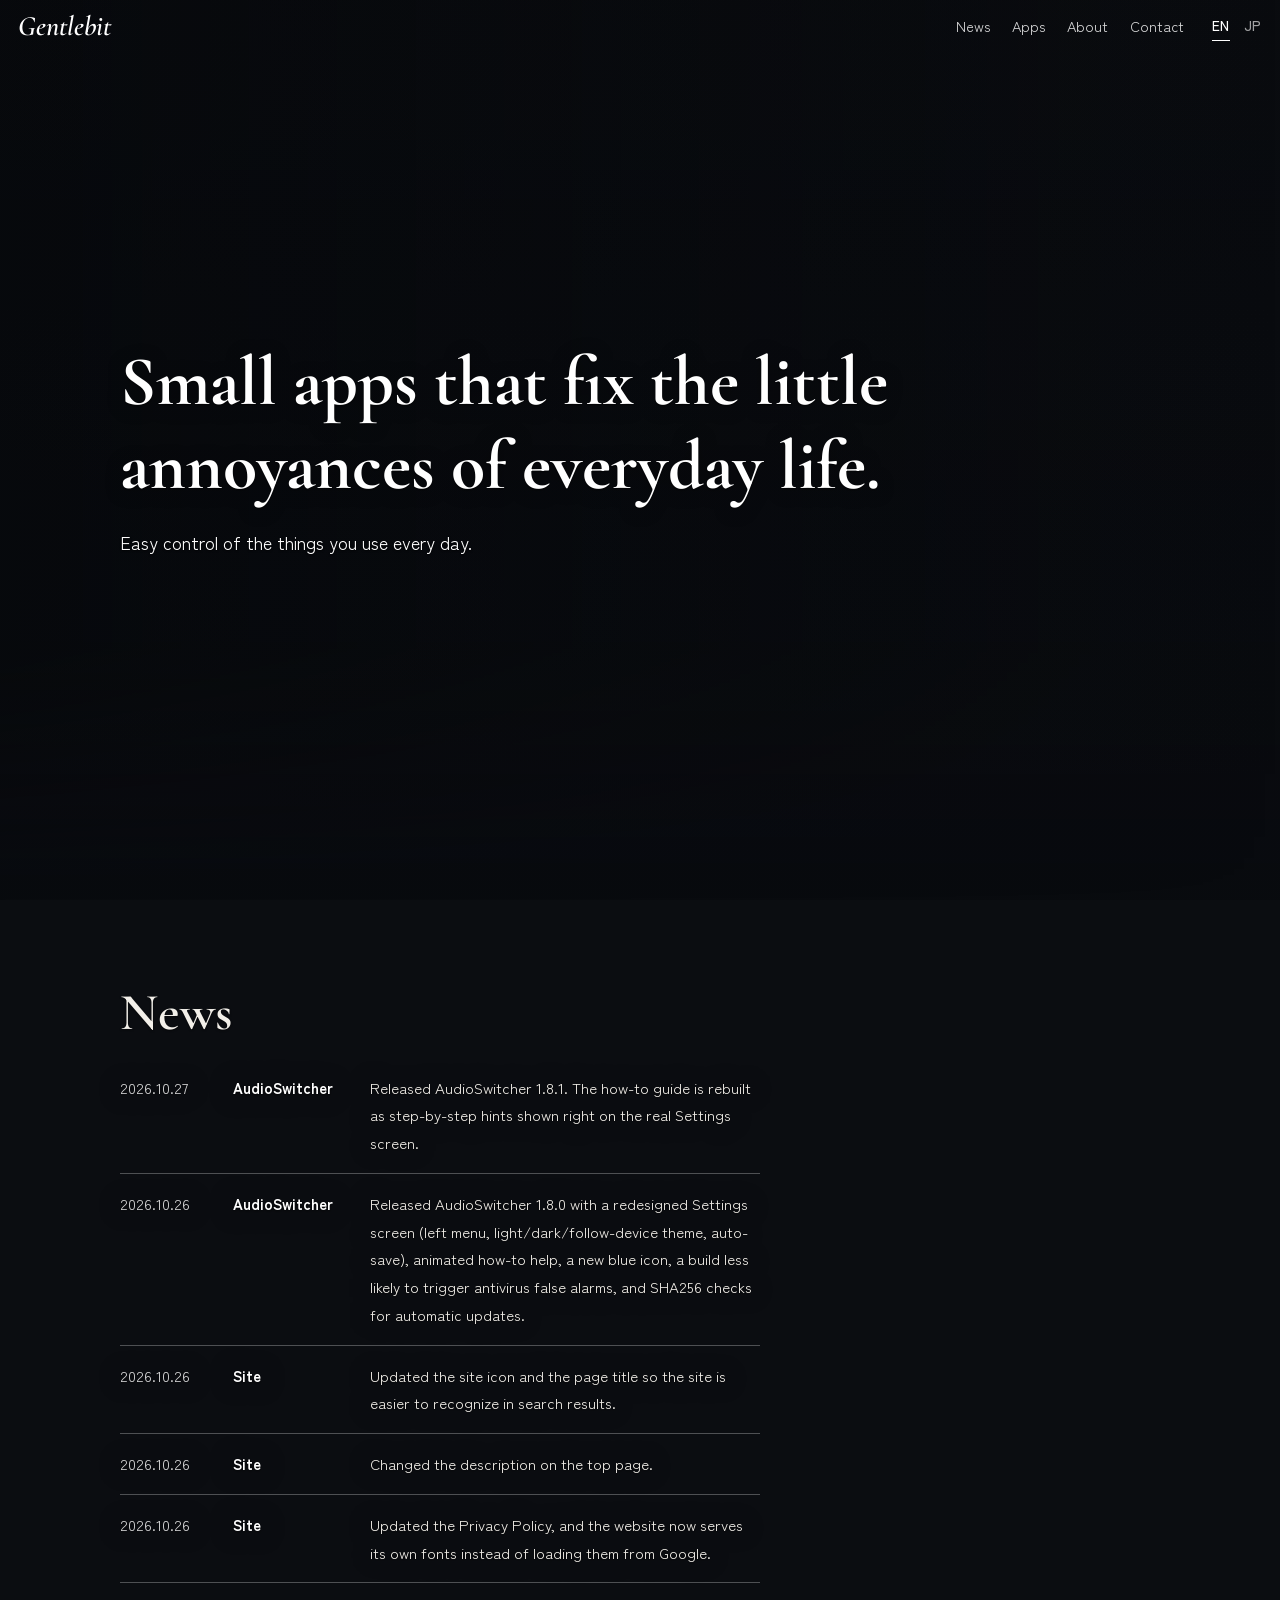
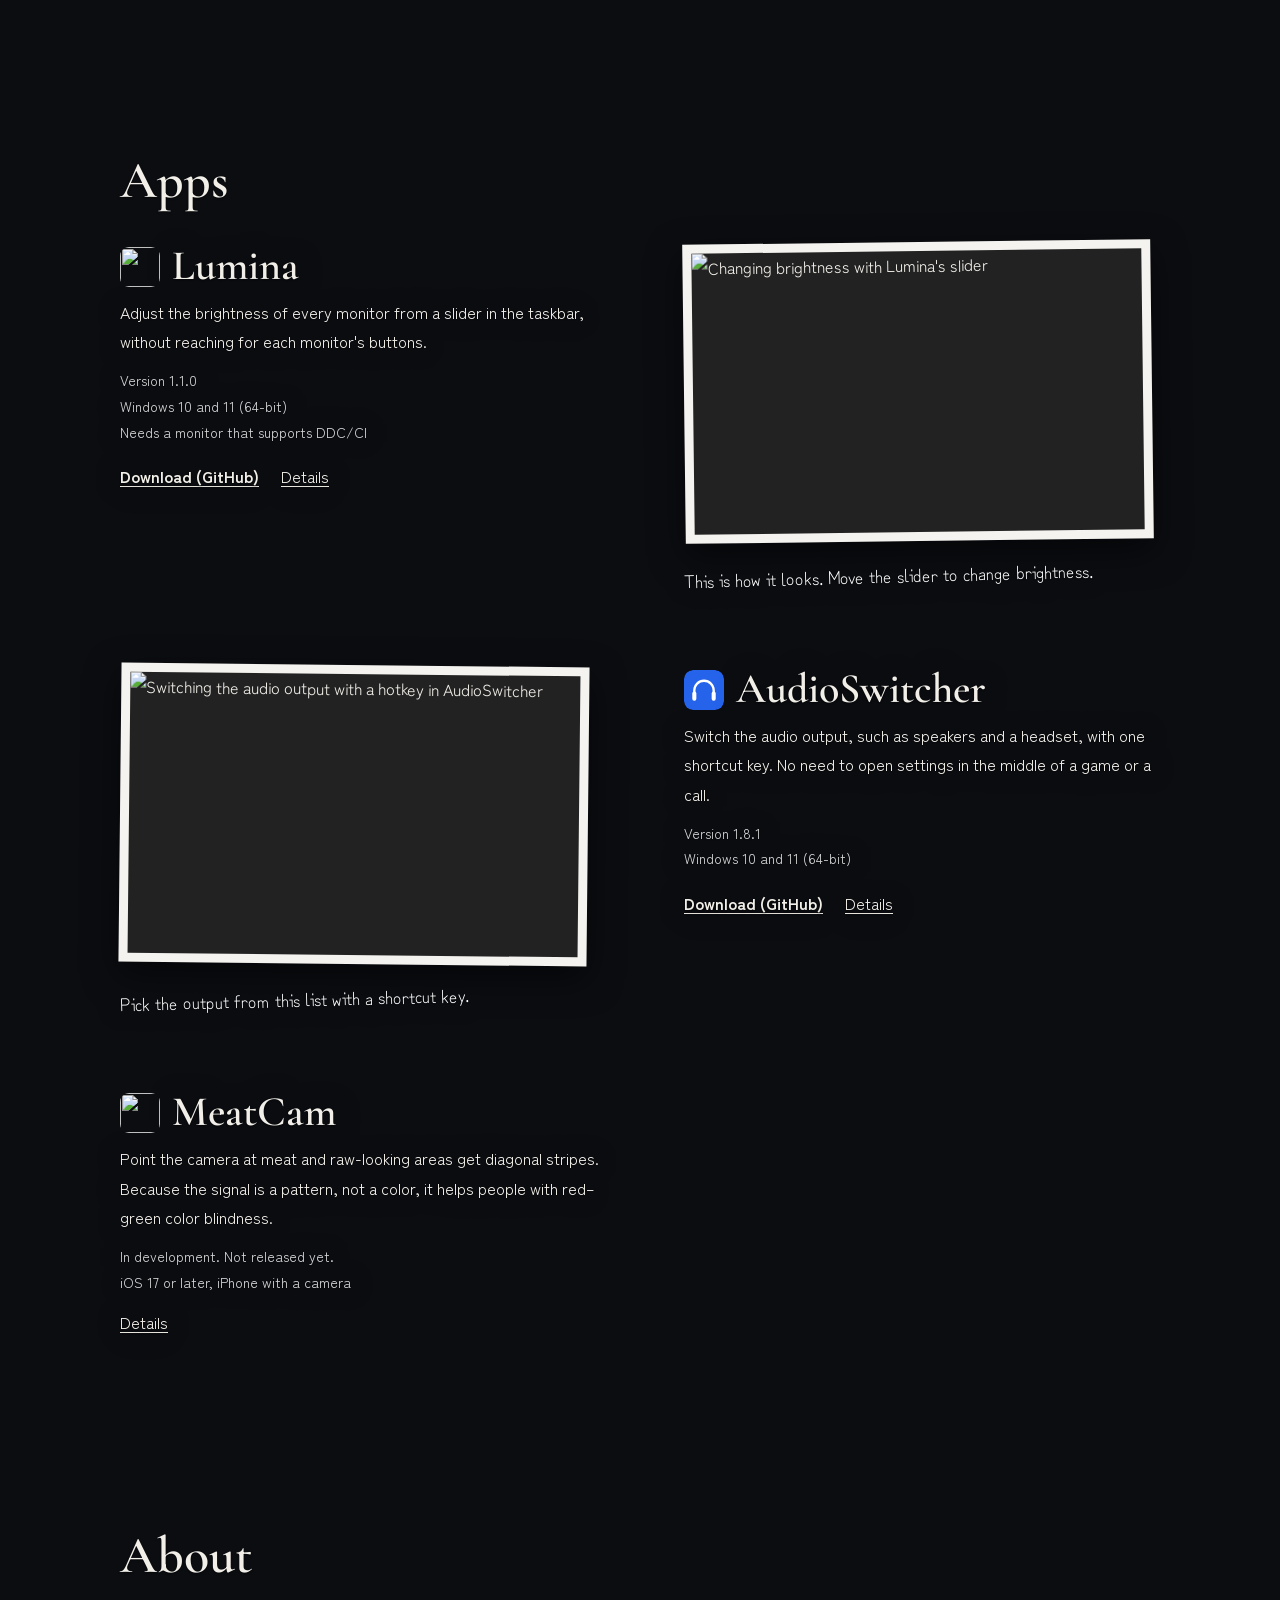
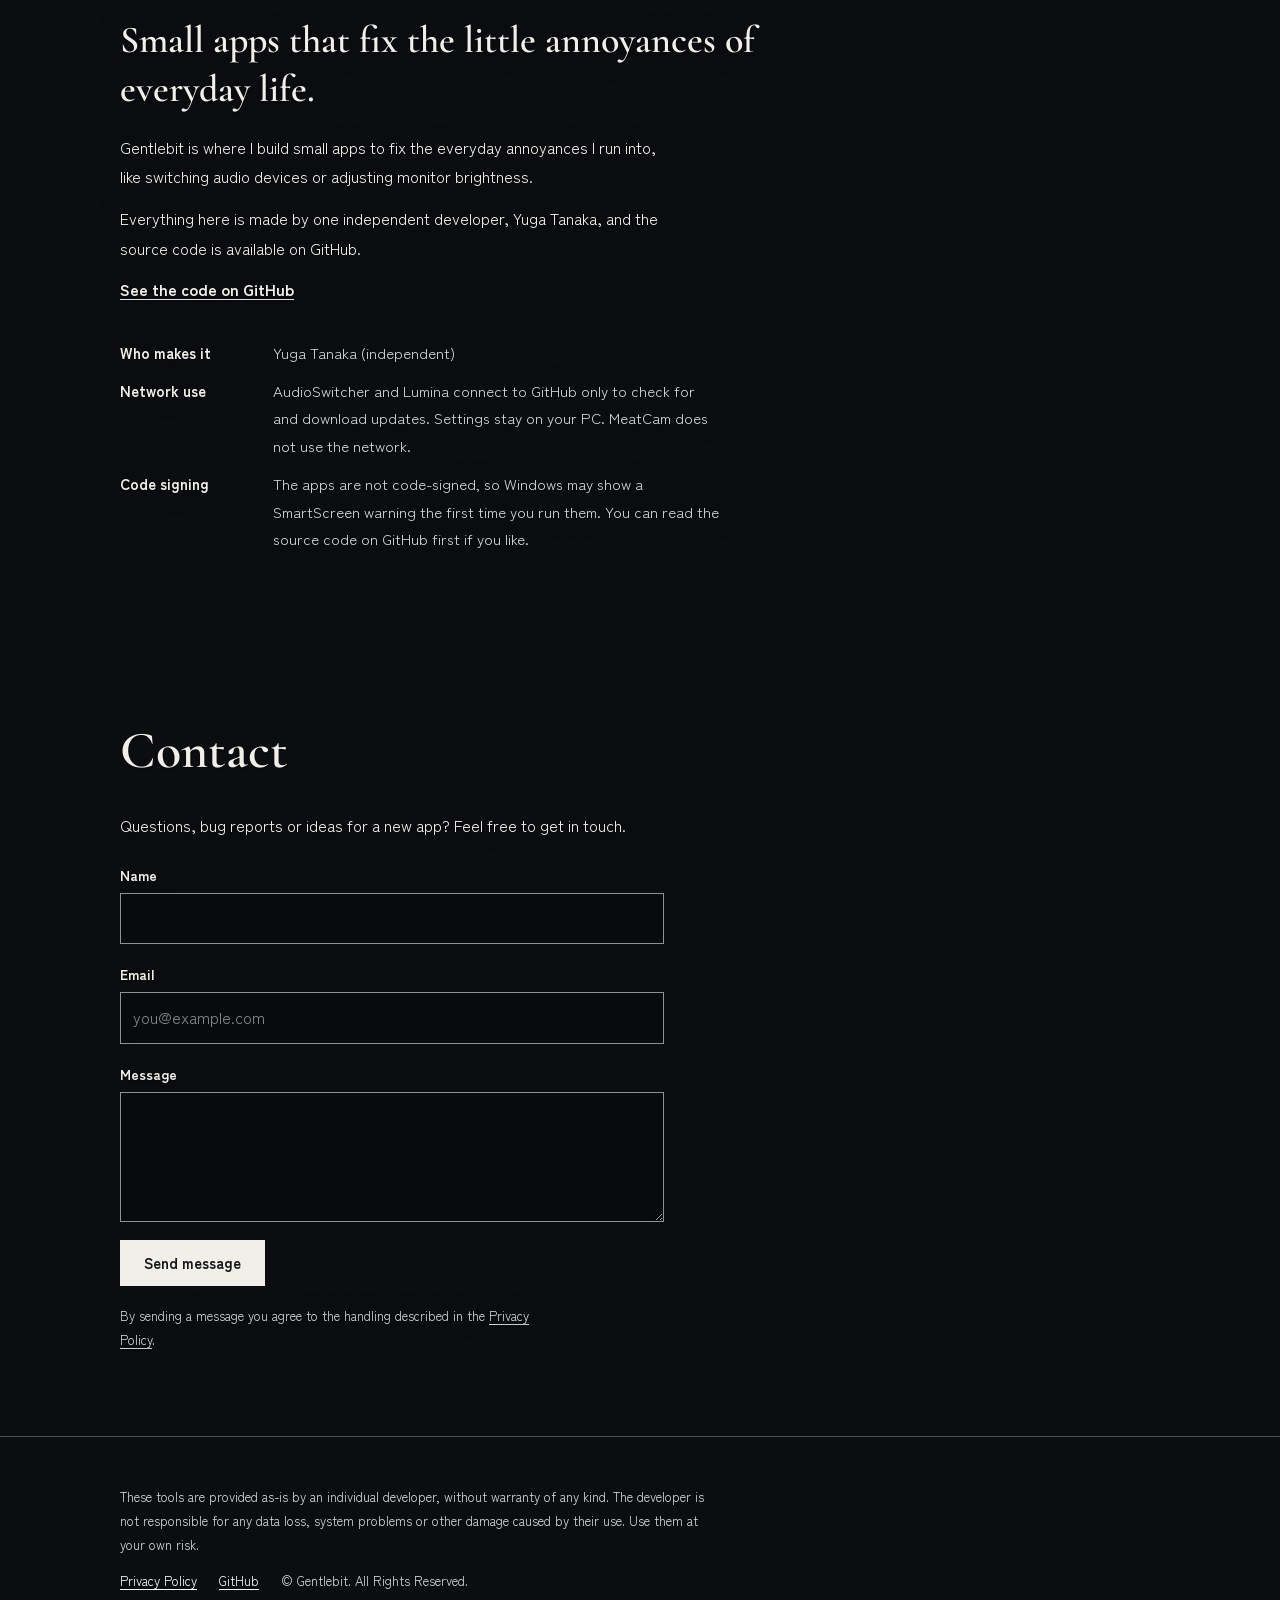
==== commit 819a6165: "AudioSwitcher 1.8.1: version, page and News Co-Authored-By: Claude Sonnet 5.5 <noreply@anthropic.com" ====
--- a/docs/index.html
+++ b/docs/index.html
@@ -91,9 +91,9 @@
         </div></footer>
         <script src="assets/js/site.js?v=10"></script>
         <script src="assets/js/home.js?v=10"></script>
-        <script src="assets/js/news.js?v=10"></script>
-        <script src="assets/js/apps.js?v=10"></script>
-        <script src="assets/js/home-apps.js?v=10"></script>
+        <script src="assets/js/news.js?v=11"></script>
+        <script src="assets/js/apps.js?v=11"></script>
+        <script src="assets/js/home-apps.js?v=11"></script>
         <script src="assets/js/reveal.js?v=10"></script>
     </body>
 </html>
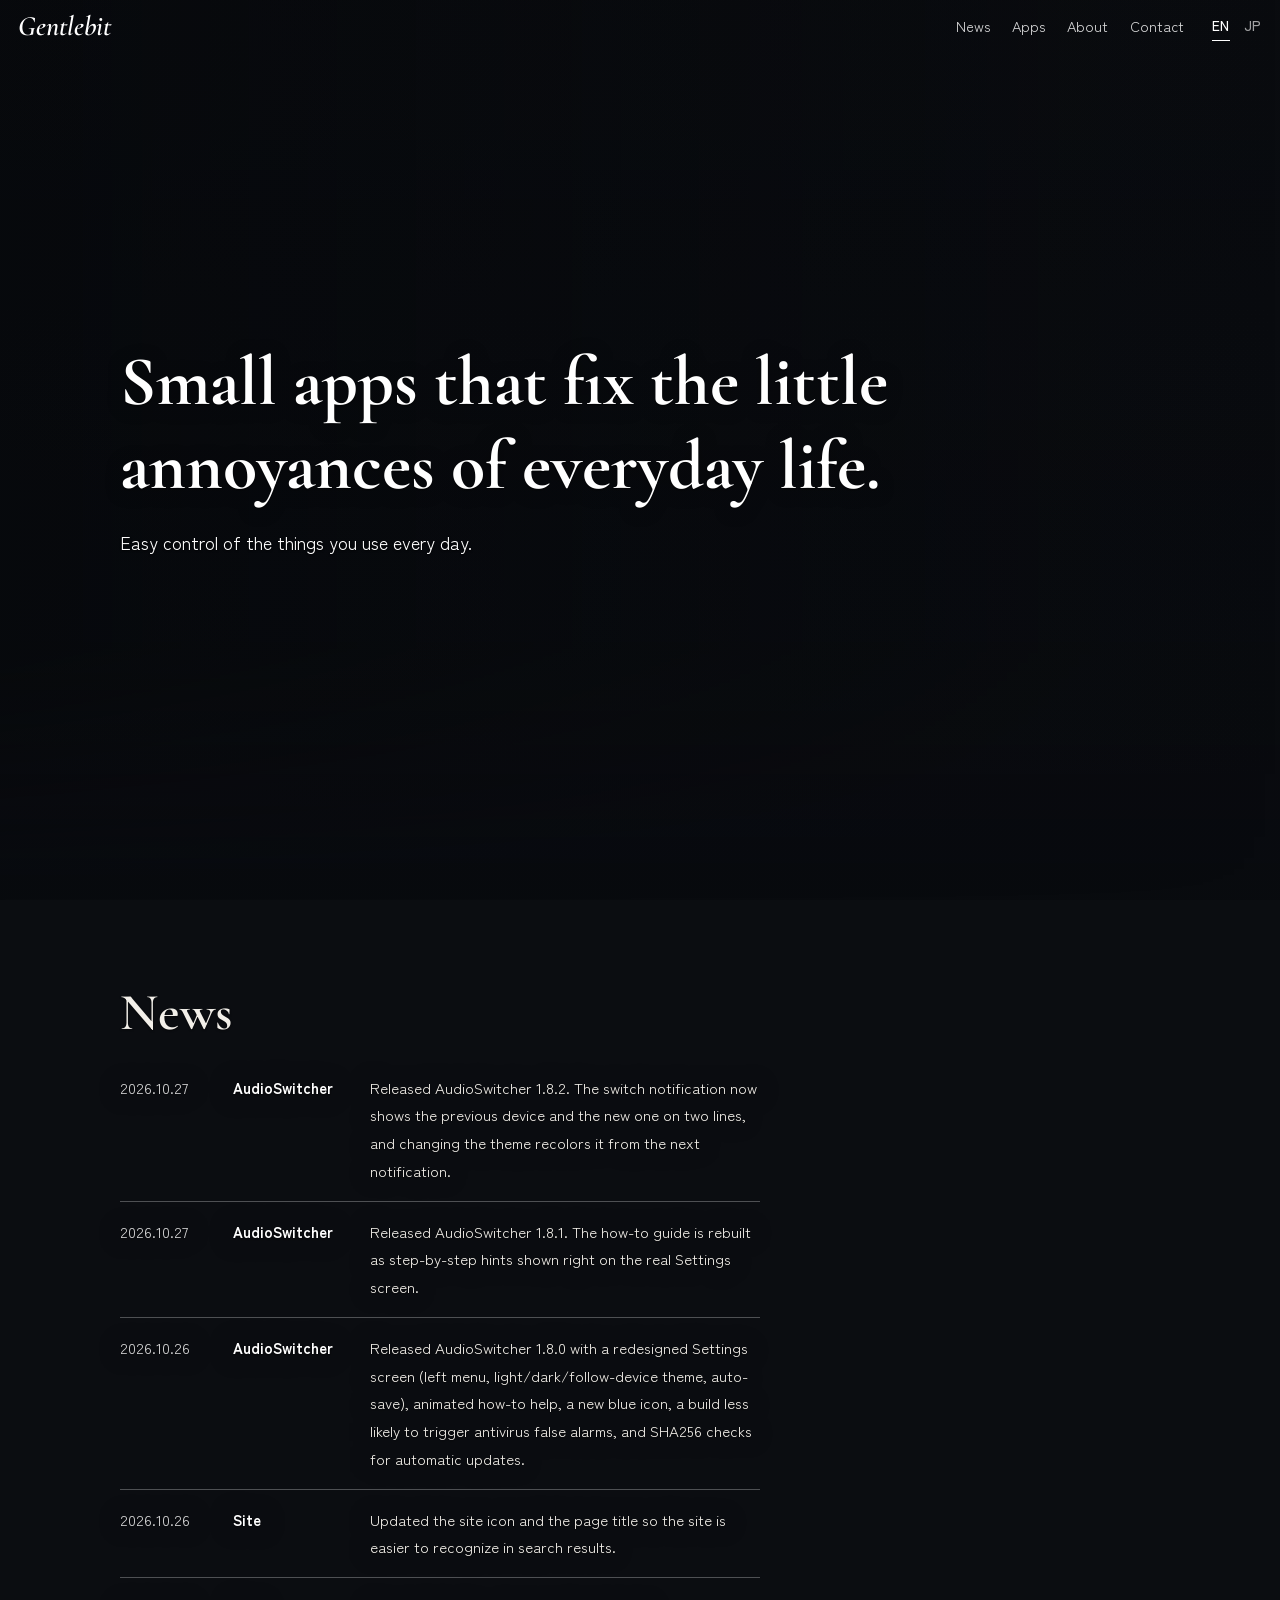
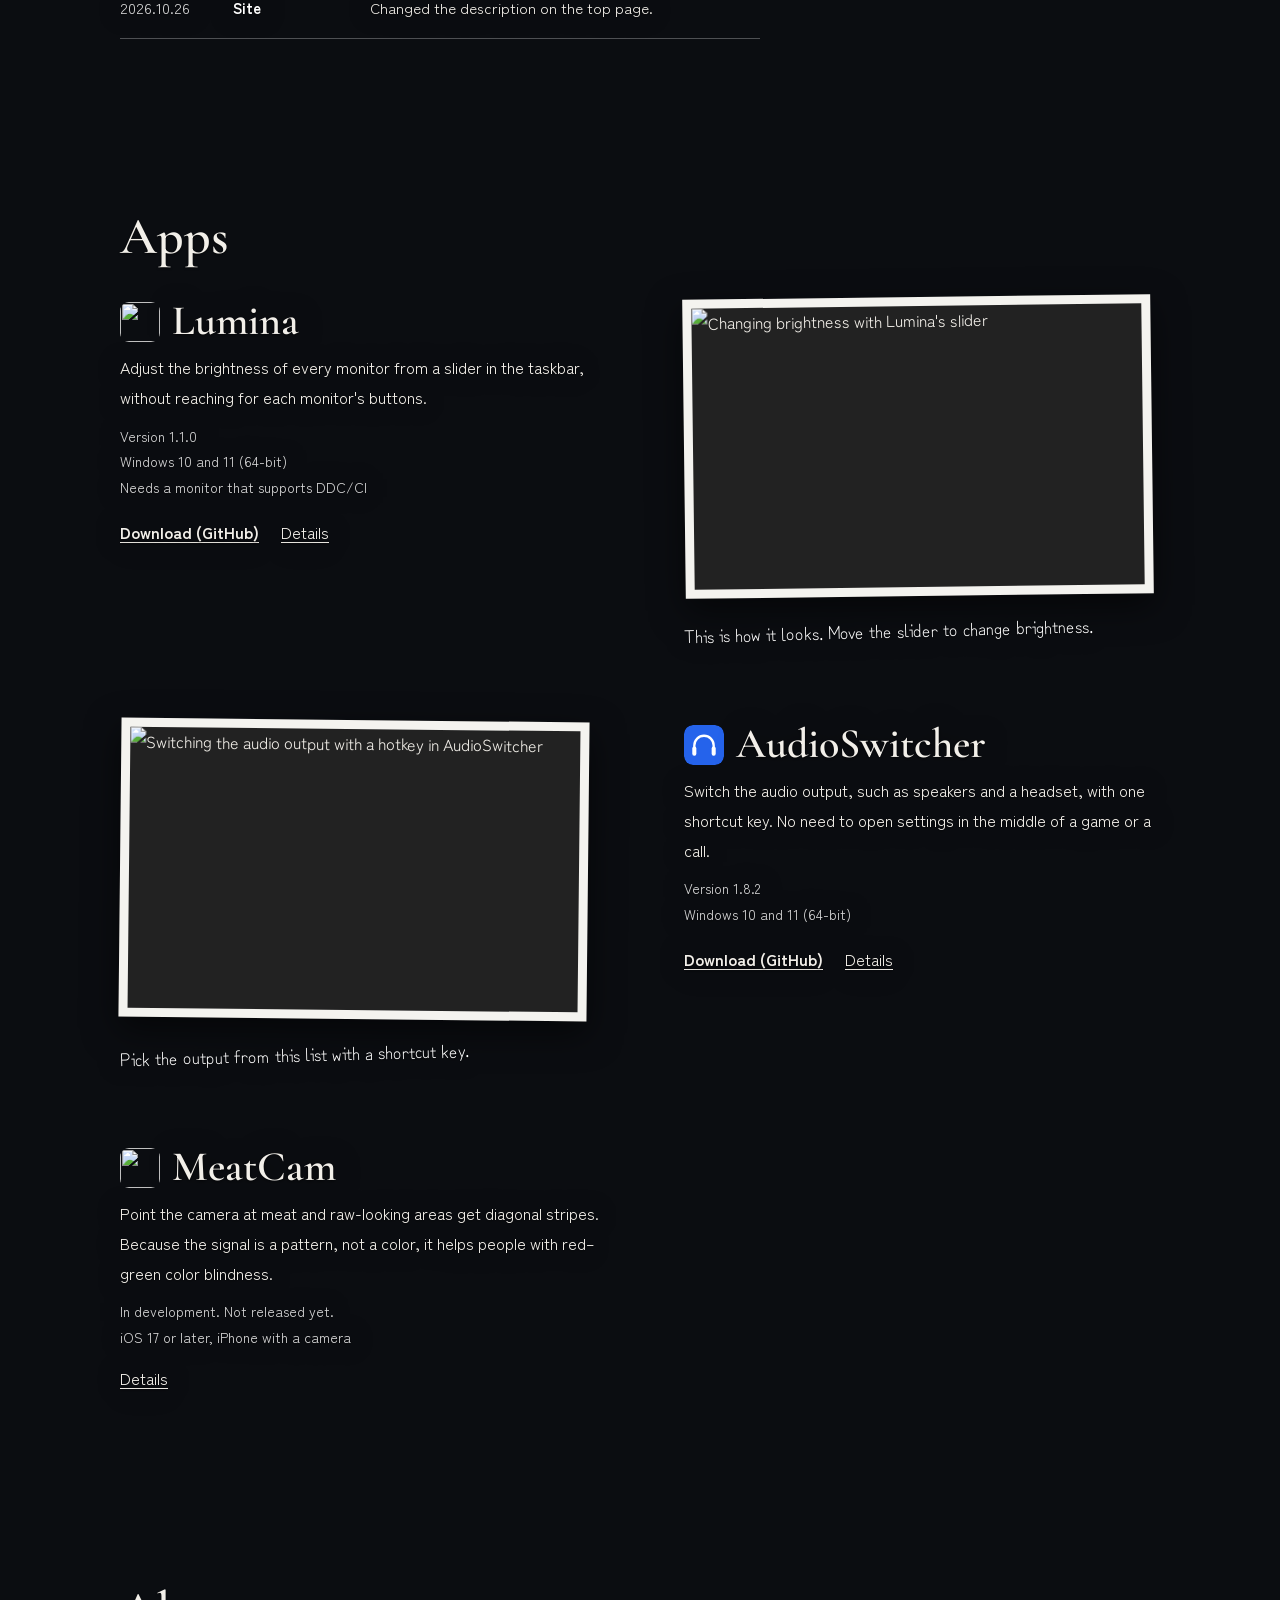
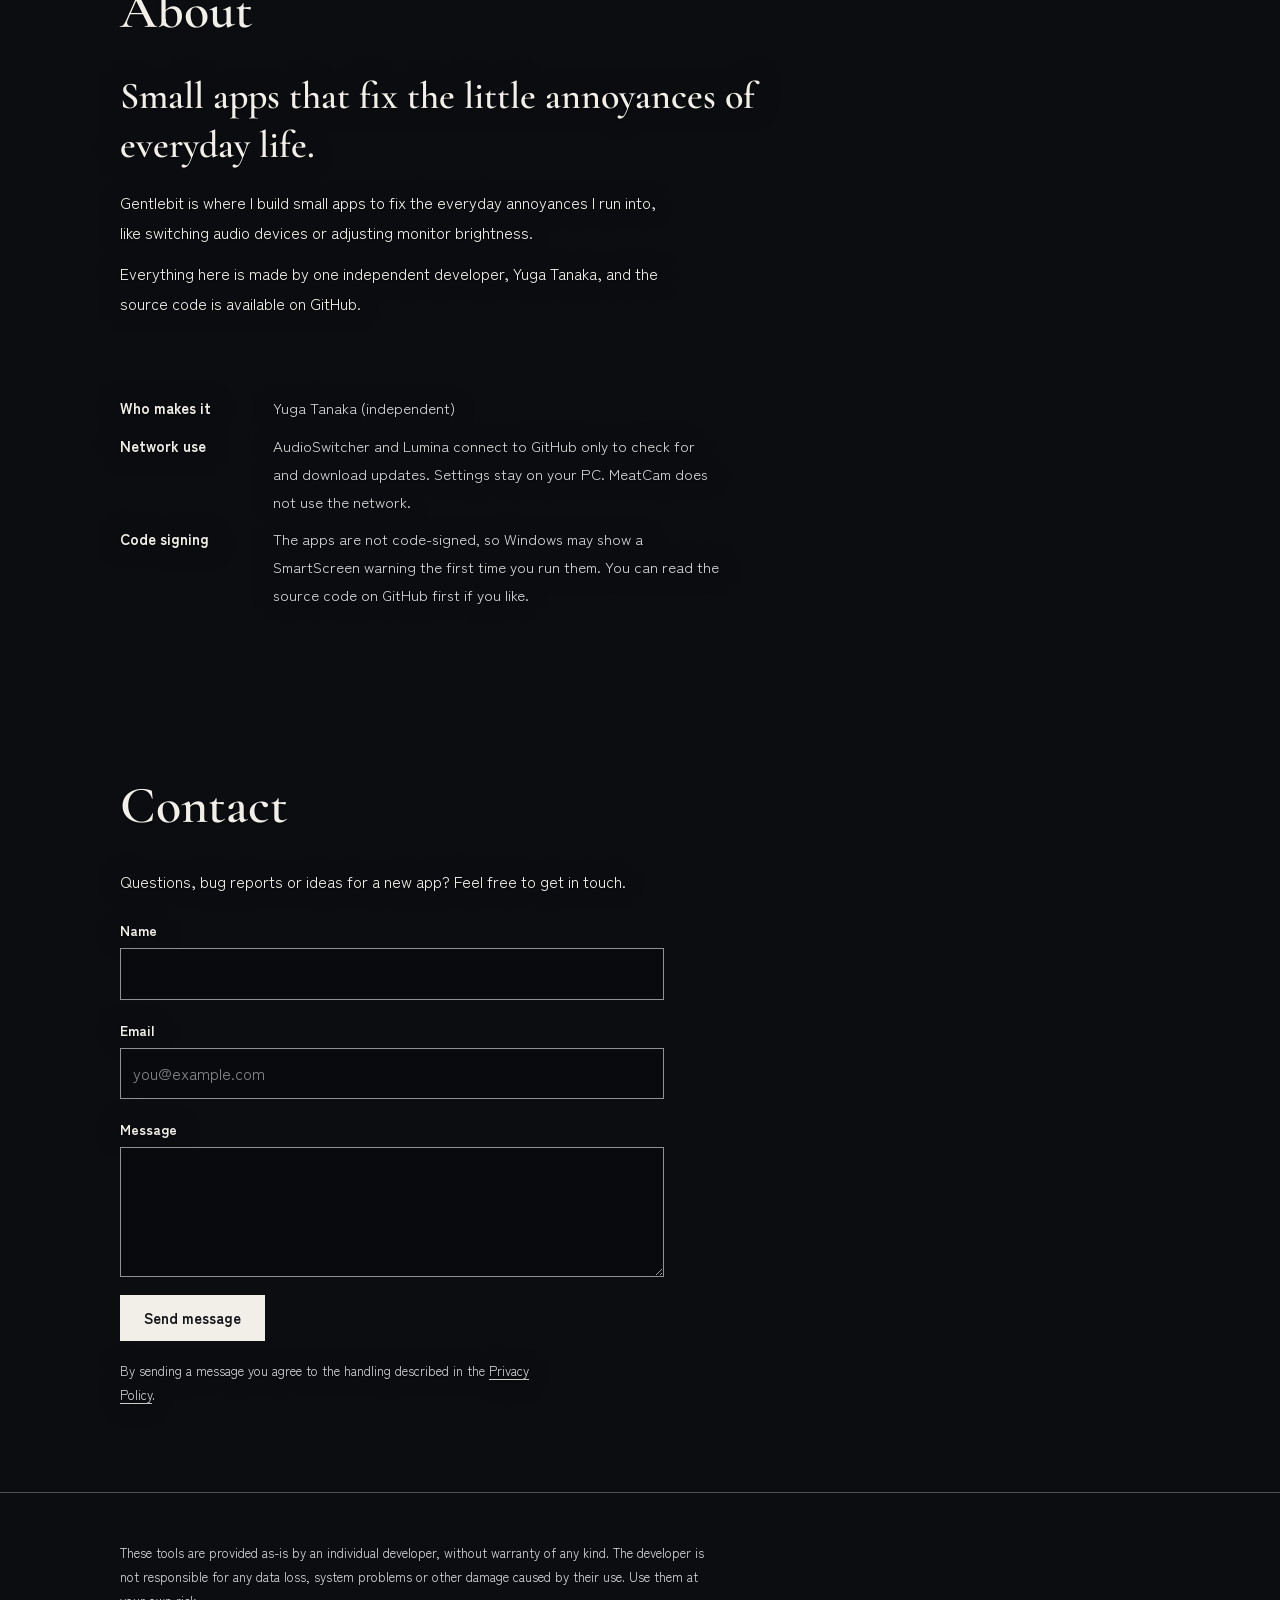
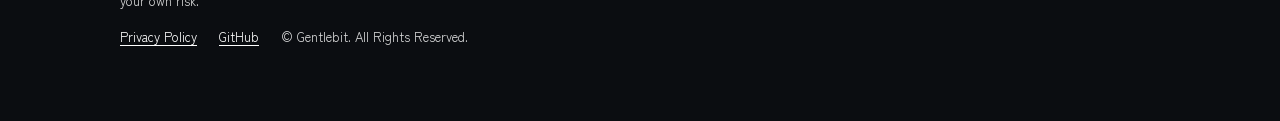
==== commit 1026f248: "AudioSwitcher 1.8.2: version, page and News Co-Authored-By: Claude Sonnet 5.5 <noreply@anthropic.com" ====
--- a/docs/index.html
+++ b/docs/index.html
@@ -91,9 +91,9 @@
         </div></footer>
         <script src="assets/js/site.js?v=10"></script>
         <script src="assets/js/home.js?v=10"></script>
-        <script src="assets/js/news.js?v=11"></script>
-        <script src="assets/js/apps.js?v=11"></script>
-        <script src="assets/js/home-apps.js?v=11"></script>
+        <script src="assets/js/news.js?v=12"></script>
+        <script src="assets/js/apps.js?v=12"></script>
+        <script src="assets/js/home-apps.js?v=12"></script>
         <script src="assets/js/reveal.js?v=10"></script>
     </body>
 </html>
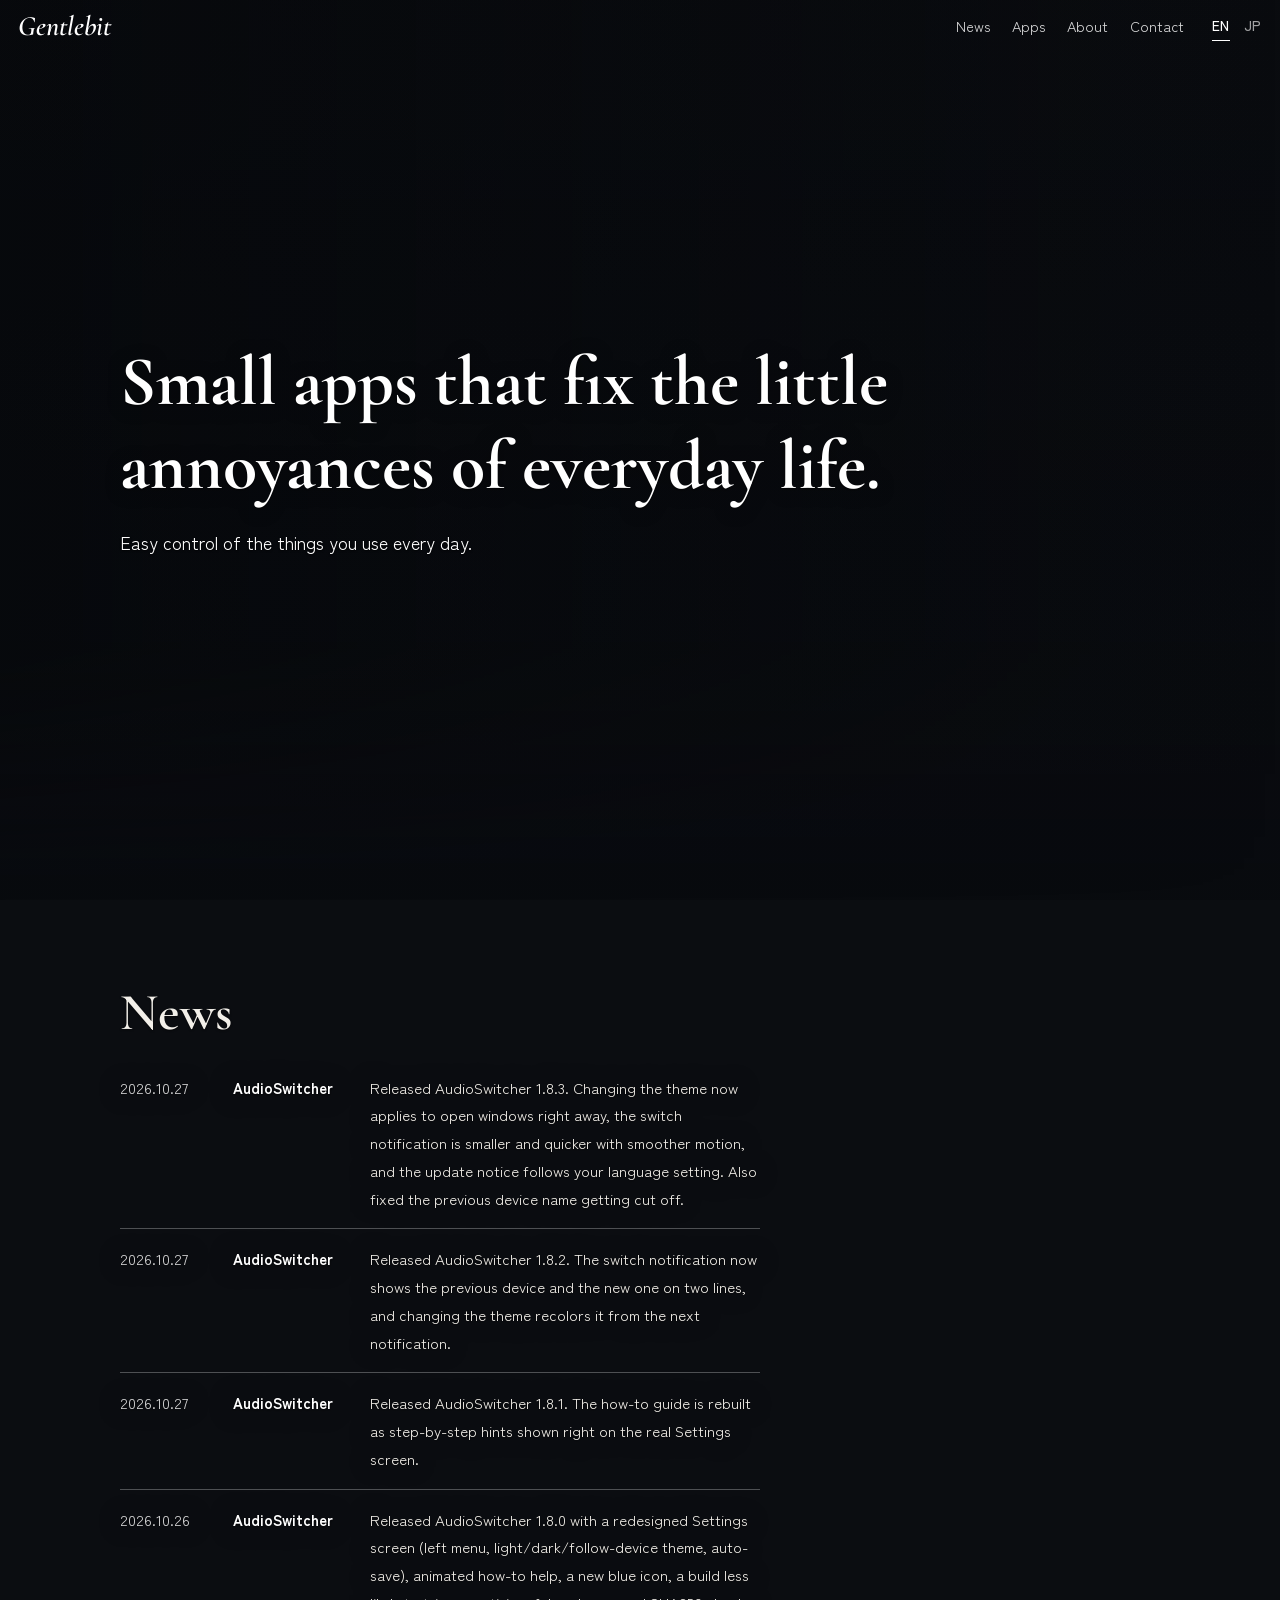
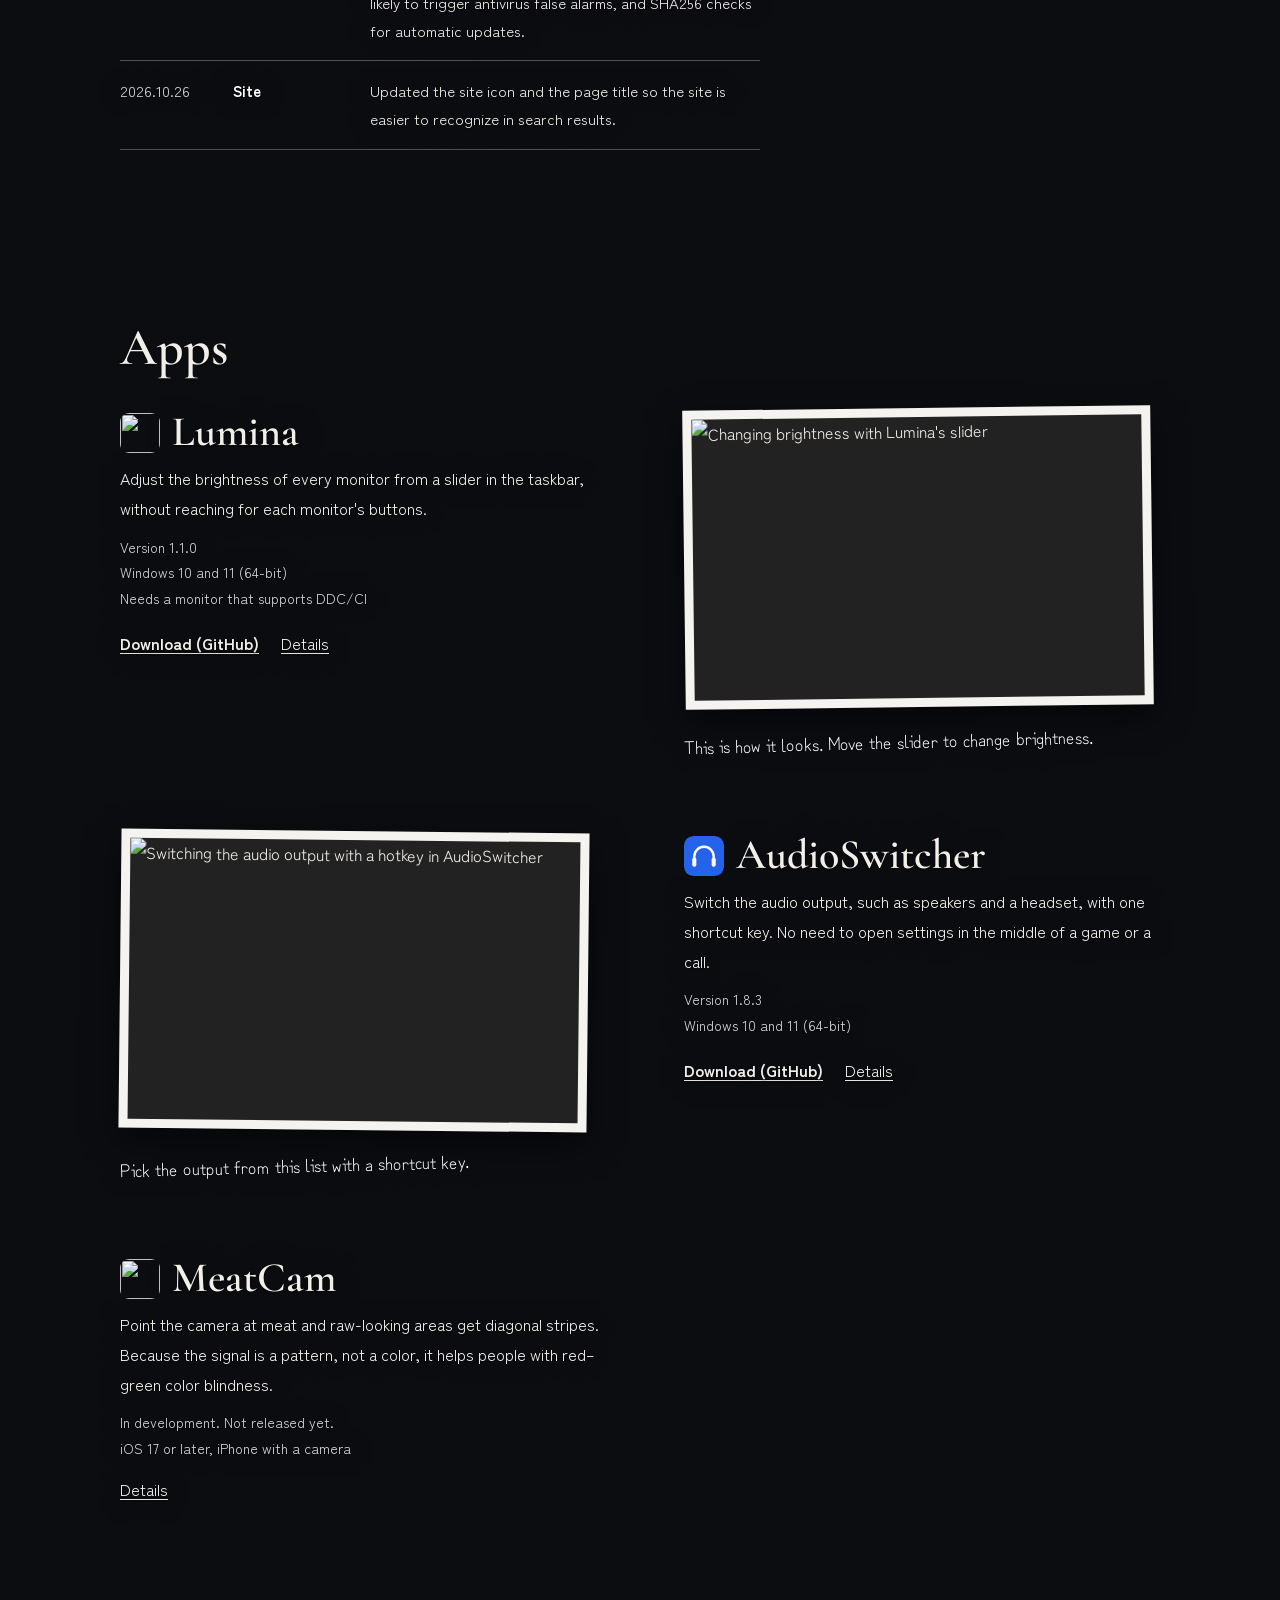
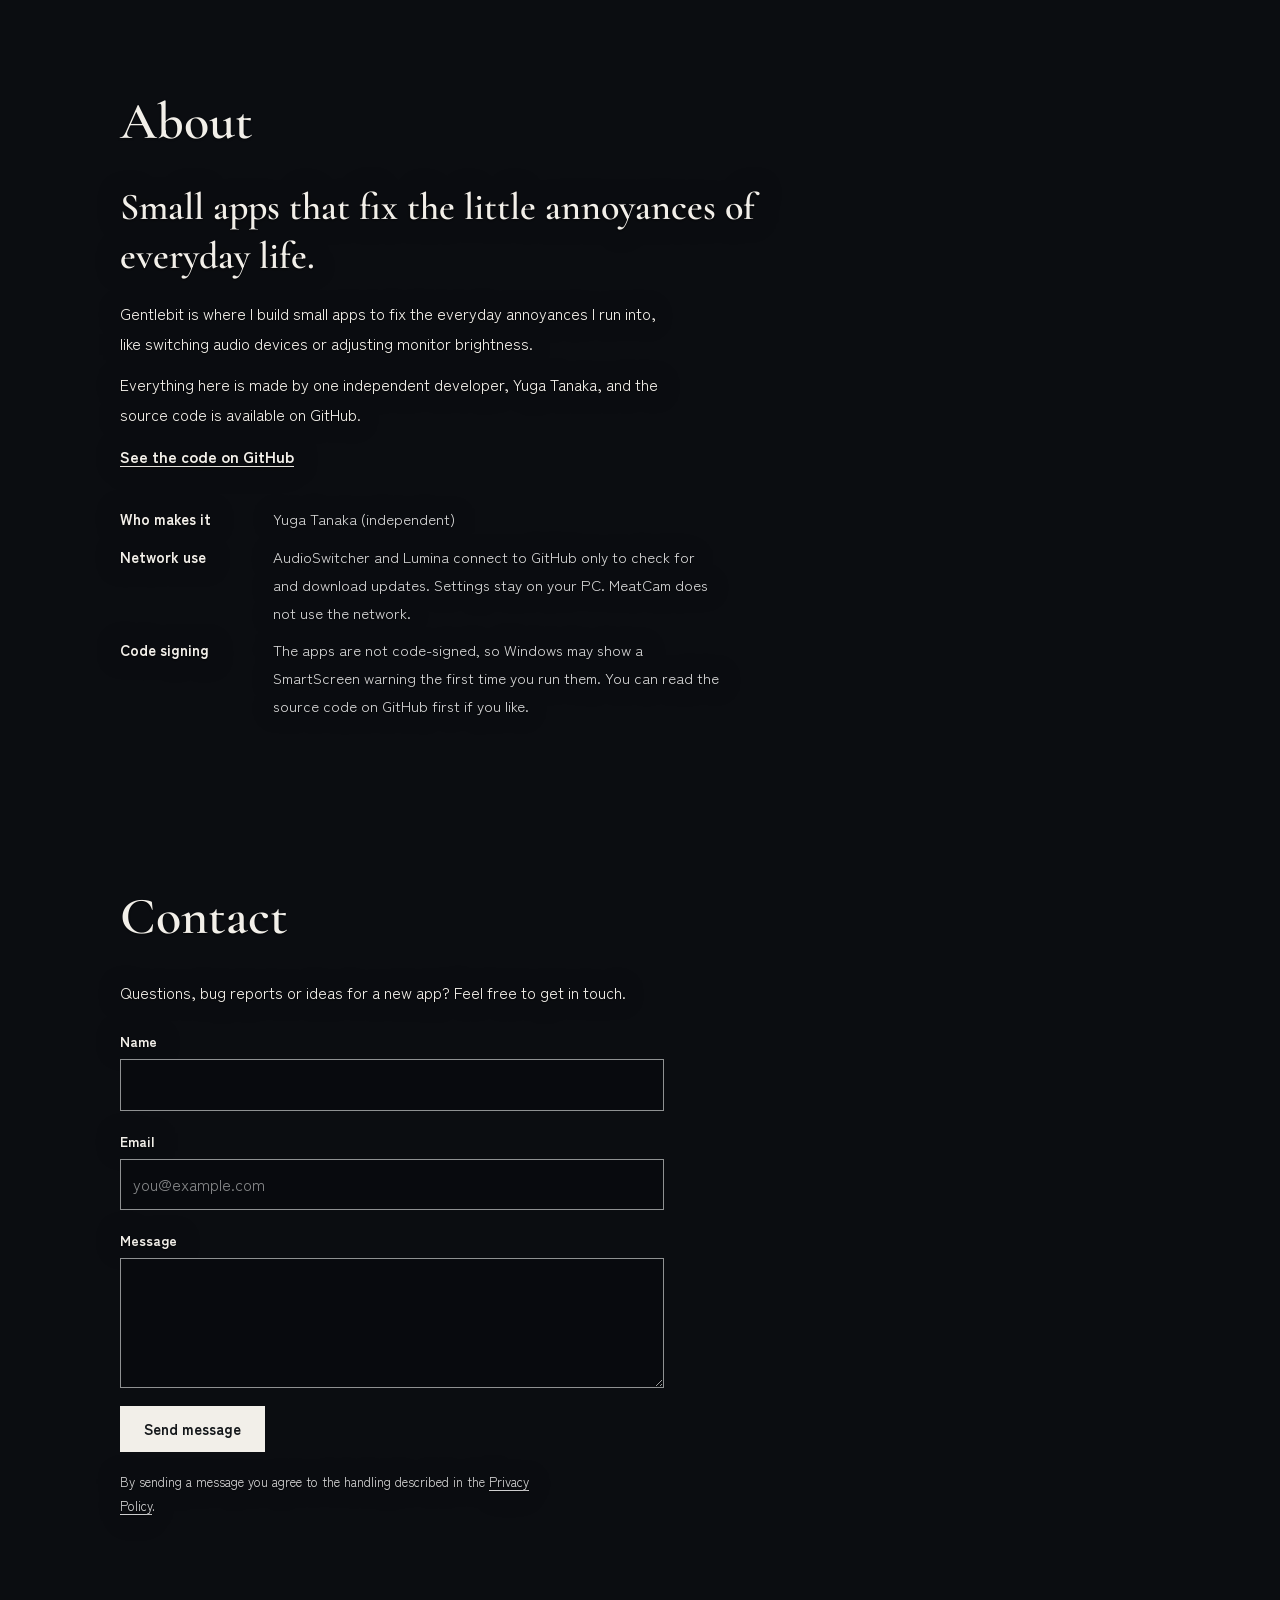
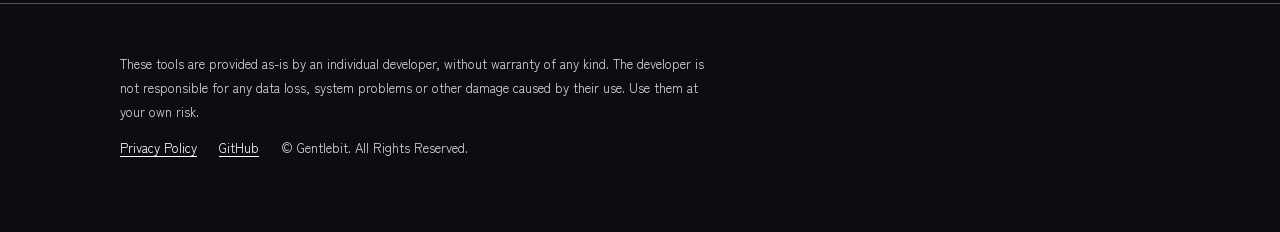
==== commit 7b091f2d: "AudioSwitcher 1.8.3: version, page and News Co-Authored-By: Claude Sonnet 5.5 <noreply@anthropic.com" ====
--- a/docs/index.html
+++ b/docs/index.html
@@ -91,9 +91,9 @@
         </div></footer>
         <script src="assets/js/site.js?v=10"></script>
         <script src="assets/js/home.js?v=10"></script>
-        <script src="assets/js/news.js?v=12"></script>
-        <script src="assets/js/apps.js?v=12"></script>
-        <script src="assets/js/home-apps.js?v=12"></script>
+        <script src="assets/js/news.js?v=13"></script>
+        <script src="assets/js/apps.js?v=13"></script>
+        <script src="assets/js/home-apps.js?v=13"></script>
         <script src="assets/js/reveal.js?v=10"></script>
     </body>
 </html>
